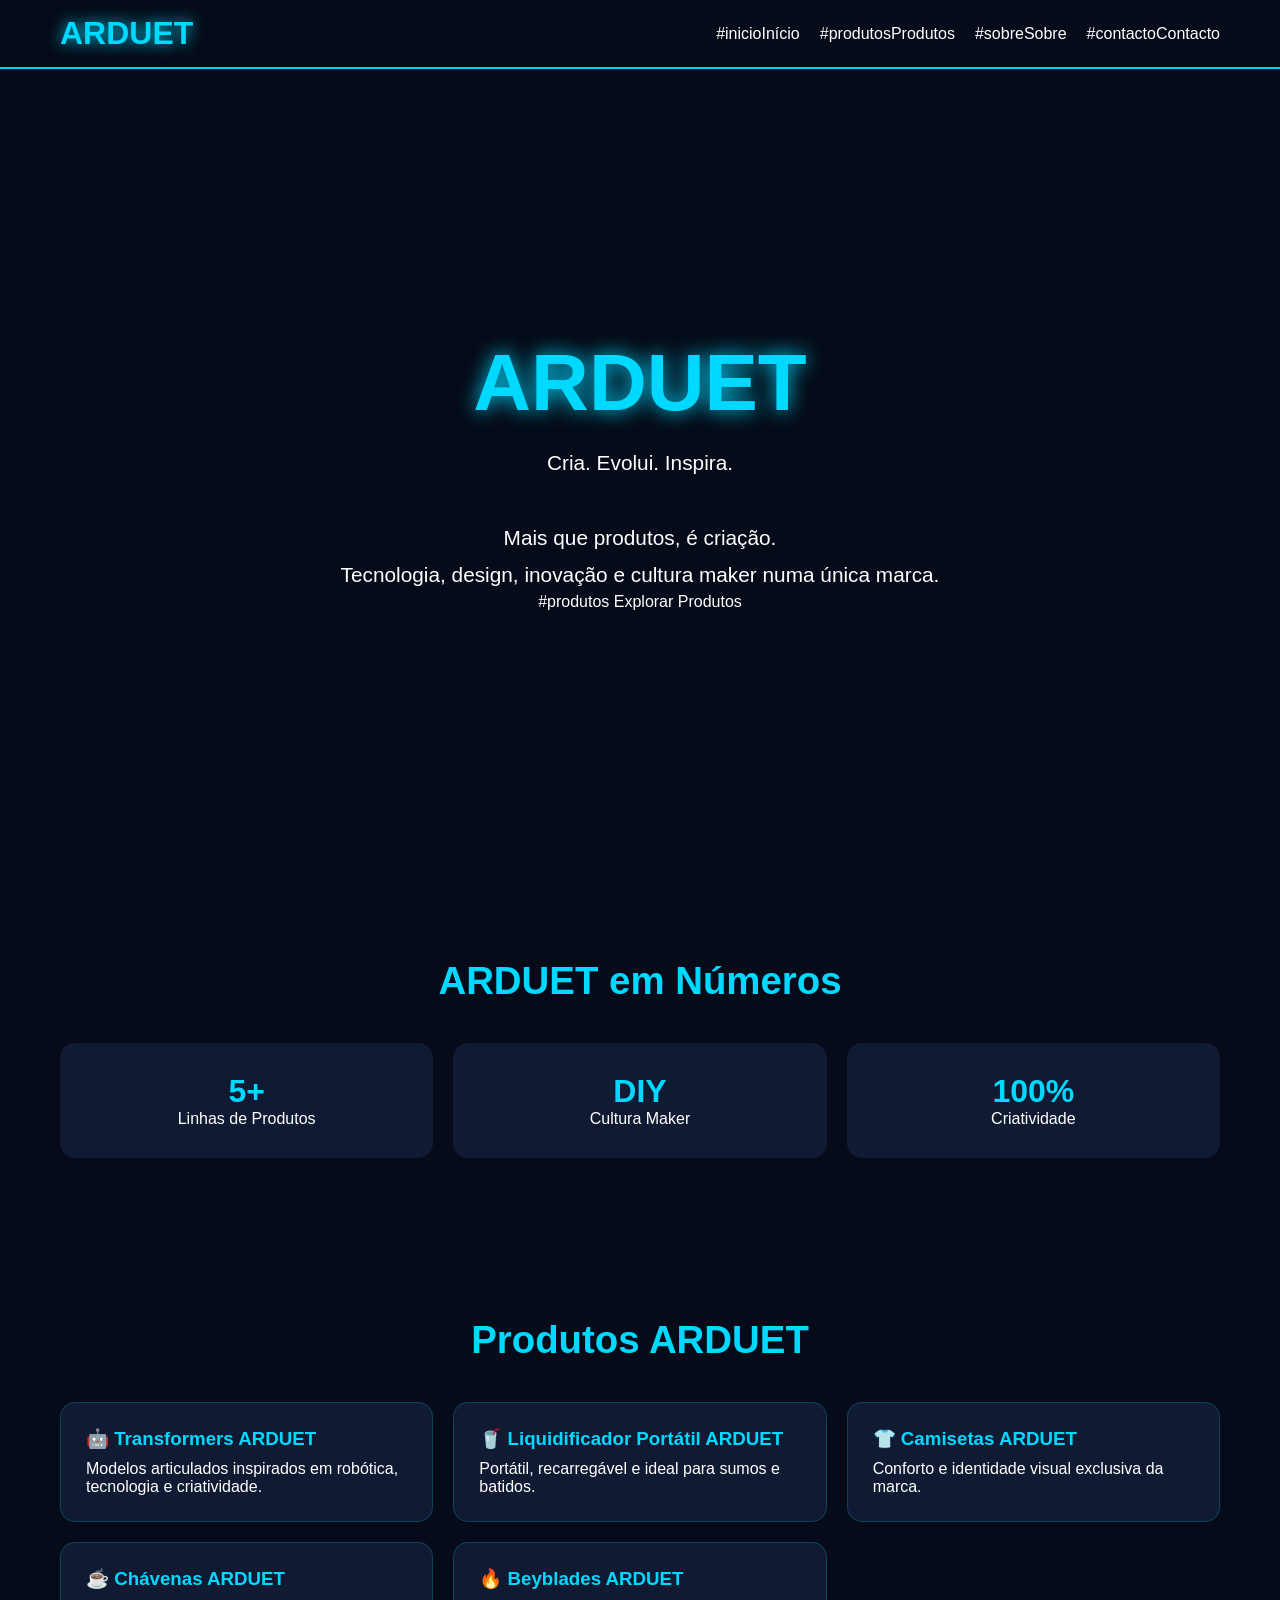
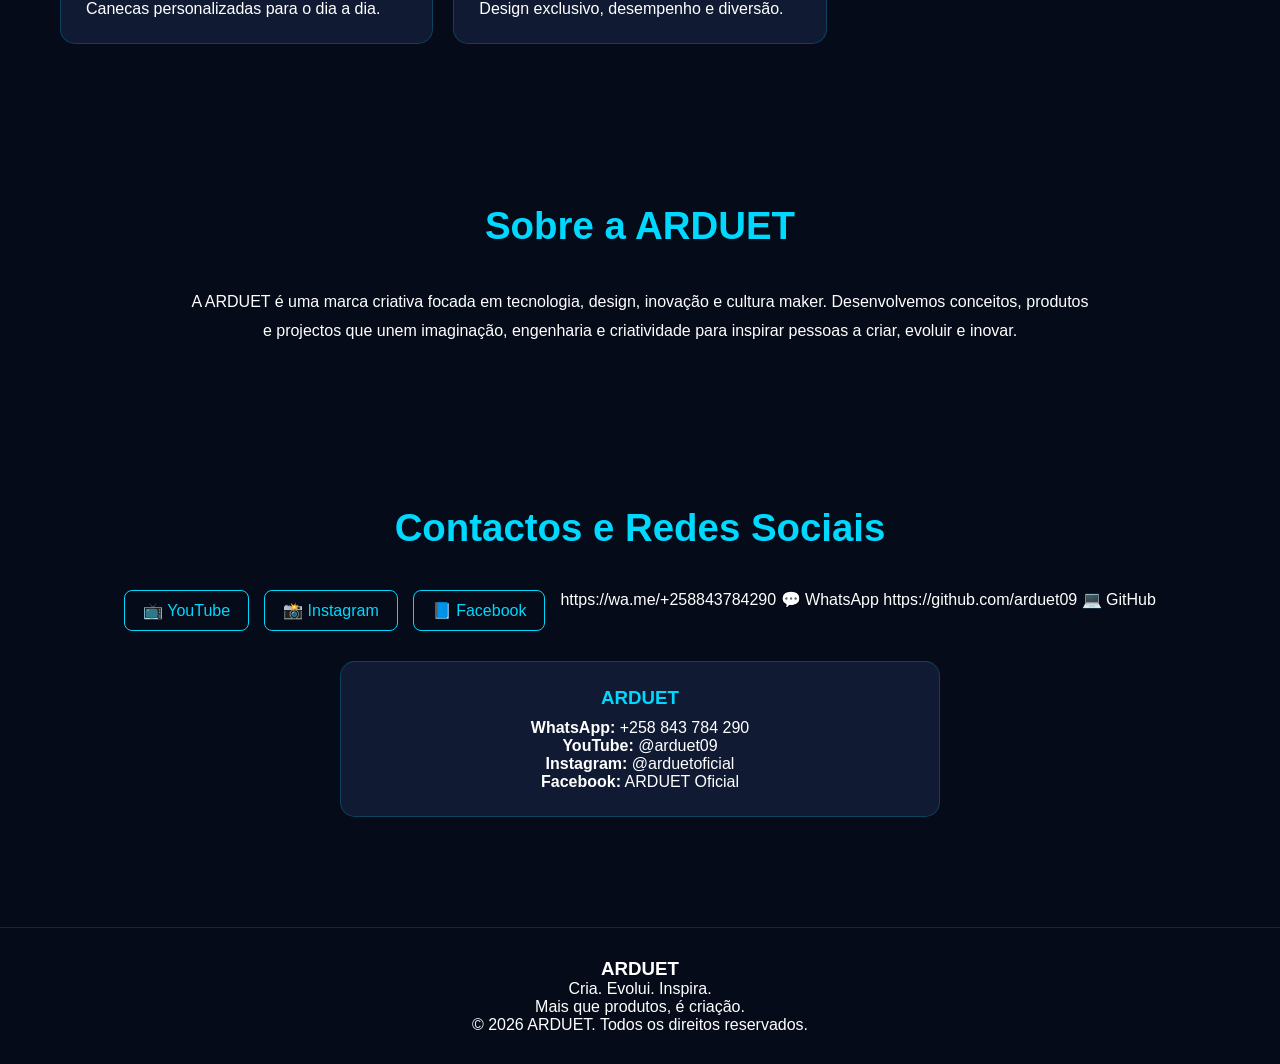
==== index.html @ 5749b216 "Update index.html" ====
<!DOCTYPE html>
<html lang="pt">
<head>
<meta charset="UTF-8">
<meta name="viewport" content="width=device-width, initial-scale=1.0">
<title>ARDUET | Cria. Evolui. Inspira.</title>

<style>

:root{
    --bg:#050b18;
    --card:#101b33;
    --primary:#00d9ff;
    --text:#ffffff;
}

*{
    margin:0;
    padding:0;
    box-sizing:border-box;
    scroll-behavior:smooth;
}

body{
    font-family:Arial, sans-serif;
    background:var(--bg);
    color:var(--text);
}

header{
    position:sticky;
    top:0;
    background:#050b18;
    border-bottom:2px solid var(--primary);
    z-index:1000;
}

.navbar{
    max-width:1200px;
    margin:auto;
    display:flex;
    justify-content:space-between;
    align-items:center;
    padding:15px 20px;
}

.logo{
    font-size:2rem;
    font-weight:bold;
    color:var(--primary);
    text-shadow:0 0 15px var(--primary);
}

nav ul{
    list-style:none;
    display:flex;
    gap:20px;
}

nav a{
    color:white;
    text-decoration:none;
}

nav a:hover{
    color:var(--primary);
}

.hero{
    min-height:90vh;
    display:flex;
    flex-direction:column;
    justify-content:center;
    align-items:center;
    text-align:center;
    padding:20px;
}

.hero h1{
    font-size:5rem;
    color:var(--primary);
    text-shadow:0 0 20px var(--primary);
    margin-bottom:15px;
}

.hero p{
    max-width:800px;
    font-size:1.3rem;
    line-height:1.8;
}

.btn{
    margin-top:30px;
    display:inline-block;
    background:var(--primary);
    color:black;
    text-decoration:none;
    padding:15px 30px;
    border-radius:10px;
    font-weight:bold;
    transition:.3s;
}

.btn:hover{
    transform:scale(1.05);
}

section{
    padding:80px 20px;
    max-width:1200px;
    margin:auto;
}

.section-title{
    text-align:center;
    color:var(--primary);
    margin-bottom:40px;
    font-size:2.4rem;
}

.stats{
    display:grid;
    grid-template-columns:repeat(auto-fit,minmax(250px,1fr));
    gap:20px;
}

.stat{
    background:var(--card);
    padding:30px;
    border-radius:15px;
    text-align:center;
}

.stat h3{
    color:var(--primary);
    font-size:2rem;
}

.cards{
    display:grid;
    grid-template-columns:repeat(auto-fit,minmax(280px,1fr));
    gap:20px;
}

.card{
    background:var(--card);
    padding:25px;
    border-radius:15px;
    border:1px solid rgba(0,217,255,.2);
}

.card h3{
    margin-bottom:10px;
    color:var(--primary);
}

.about{
    max-width:900px;
    margin:auto;
    text-align:center;
    line-height:1.8;
}

.social{
    display:flex;
    justify-content:center;
    flex-wrap:wrap;
    gap:15px;
    margin-top:30px;
}

.social a{
    text-decoration:none;
    color:var(--primary);
    border:1px solid var(--primary);
    padding:10px 18px;
    border-radius:8px;
    transition:.3s;
}

.social a:hover{
    background:var(--primary);
    color:black;
}

footer{
    text-align:center;
    padding:30px;
    border-top:1px solid rgba(255,255,255,.1);
}

@media(max-width:768px){

.hero h1{
    font-size:3rem;
}

.hero p{
    font-size:1rem;
}

nav ul{
    gap:10px;
    font-size:.9rem;
}

}

</style>
</head>

<body>

<header>

<div class="navbar">

<div class="logo">ARDUET</div>

<nav>
<ul>
<li>#inicioInício</a></li>
<li>#produtosProdutos</a></li>
<li>#sobreSobre</a></li>
<li>#contactoContacto</a></li>
</ul>
</nav>

</div>

</header>

<section class="hero" id="inicio">

<h1>ARDUET</h1>

<p>
Cria. Evolui. Inspira.
<br><br>
Mais que produtos, é criação.
<br>
Tecnologia, design, inovação e cultura maker numa única marca.
</p>

#produtos
Explorar Produtos
</a>

</section>

<section>

<h2 class="section-title">ARDUET em Números</h2>

<div class="stats">

<div class="stat">
<h3>5+</h3>
<p>Linhas de Produtos</p>
</div>

<div class="stat">
<h3>DIY</h3>
<p>Cultura Maker</p>
</div>

<div class="stat">
<h3>100%</h3>
<p>Criatividade</p>
</div>

</div>

</section>

<section id="produtos">

<h2 class="section-title">Produtos ARDUET</h2>

<div class="cards">

<div class="card">
<h3>🤖 Transformers ARDUET</h3>
<p>
Modelos articulados inspirados em robótica, tecnologia e criatividade.
</p>
</div>

<div class="card">
<h3>🥤 Liquidificador Portátil ARDUET</h3>
<p>
Portátil, recarregável e ideal para sumos e batidos.
</p>
</div>

<div class="card">
<h3>👕 Camisetas ARDUET</h3>
<p>
Conforto e identidade visual exclusiva da marca.
</p>
</div>

<div class="card">
<h3>☕ Chávenas ARDUET</h3>
<p>
Canecas personalizadas para o dia a dia.
</p>
</div>

<div class="card">
<h3>🔥 Beyblades ARDUET</h3>
<p>
Design exclusivo, desempenho e diversão.
</p>
</div>

</div>

</section>

<section id="sobre">

<h2 class="section-title">Sobre a ARDUET</h2>

<div class="about">

A ARDUET é uma marca criativa focada em tecnologia,
design, inovação e cultura maker.

Desenvolvemos conceitos, produtos e projectos que unem
imaginação, engenharia e criatividade para inspirar
pessoas a criar, evoluir e inovar.

</div>

</section>

<section id="contacto">

<h2 class="section-title">Contactos e Redes Sociais</h2>

<div class="social">

<a href="https://youtube.com/@arduet09?si=4L_tiF2lJ_ncvXWu" target="_blank">
📺 YouTube
</a>

<a href="https://www.instagram.com/arduetoficial?stkn=aXpkbzlyZTNidjMz" target="_blank">
📸 Instagram
</a>

<a href="https://www.facebook.com/profile.php?id=61593821342942" target="_blank">
📘 Facebook
</a>

https://wa.me/+258843784290
💬 WhatsApp
</a>

https://github.com/arduet09
💻 GitHub
</a>

</div>

<div class="card" style="max-width:600px;margin:30px auto;text-align:center;">

<h3>ARDUET</h3>

<p><strong>WhatsApp:</strong> +258 843 784 290</p>

<p><strong>YouTube:</strong> @arduet09</p>

<p><strong>Instagram:</strong> @arduetoficial</p>

<p><strong>Facebook:</strong> ARDUET Oficial</p>

</div>

</section>

<footer>

<h3>ARDUET</h3>

<p>Cria. Evolui. Inspira.</p>

<p>Mais que produtos, é criação.</p>

<p>© 2026 ARDUET. Todos os direitos reservados.</p>

</footer>

</body>
    </html>
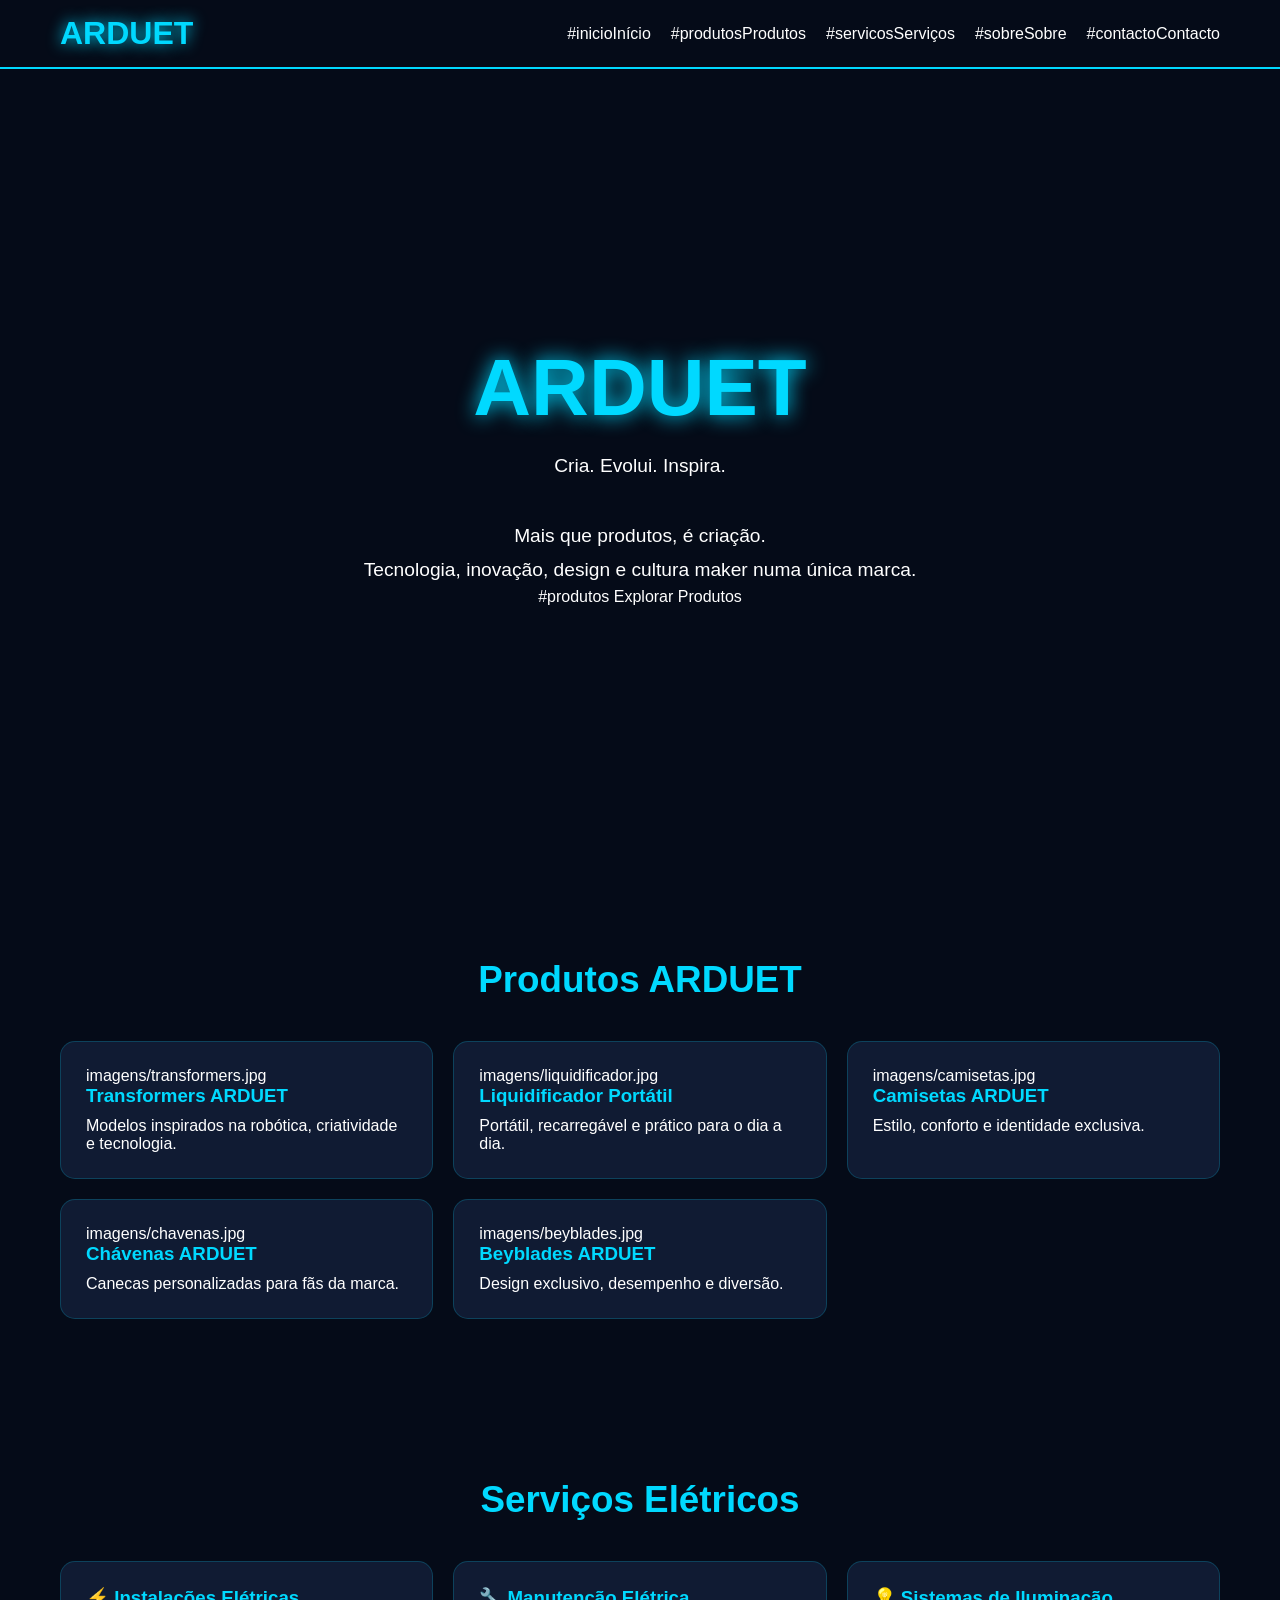
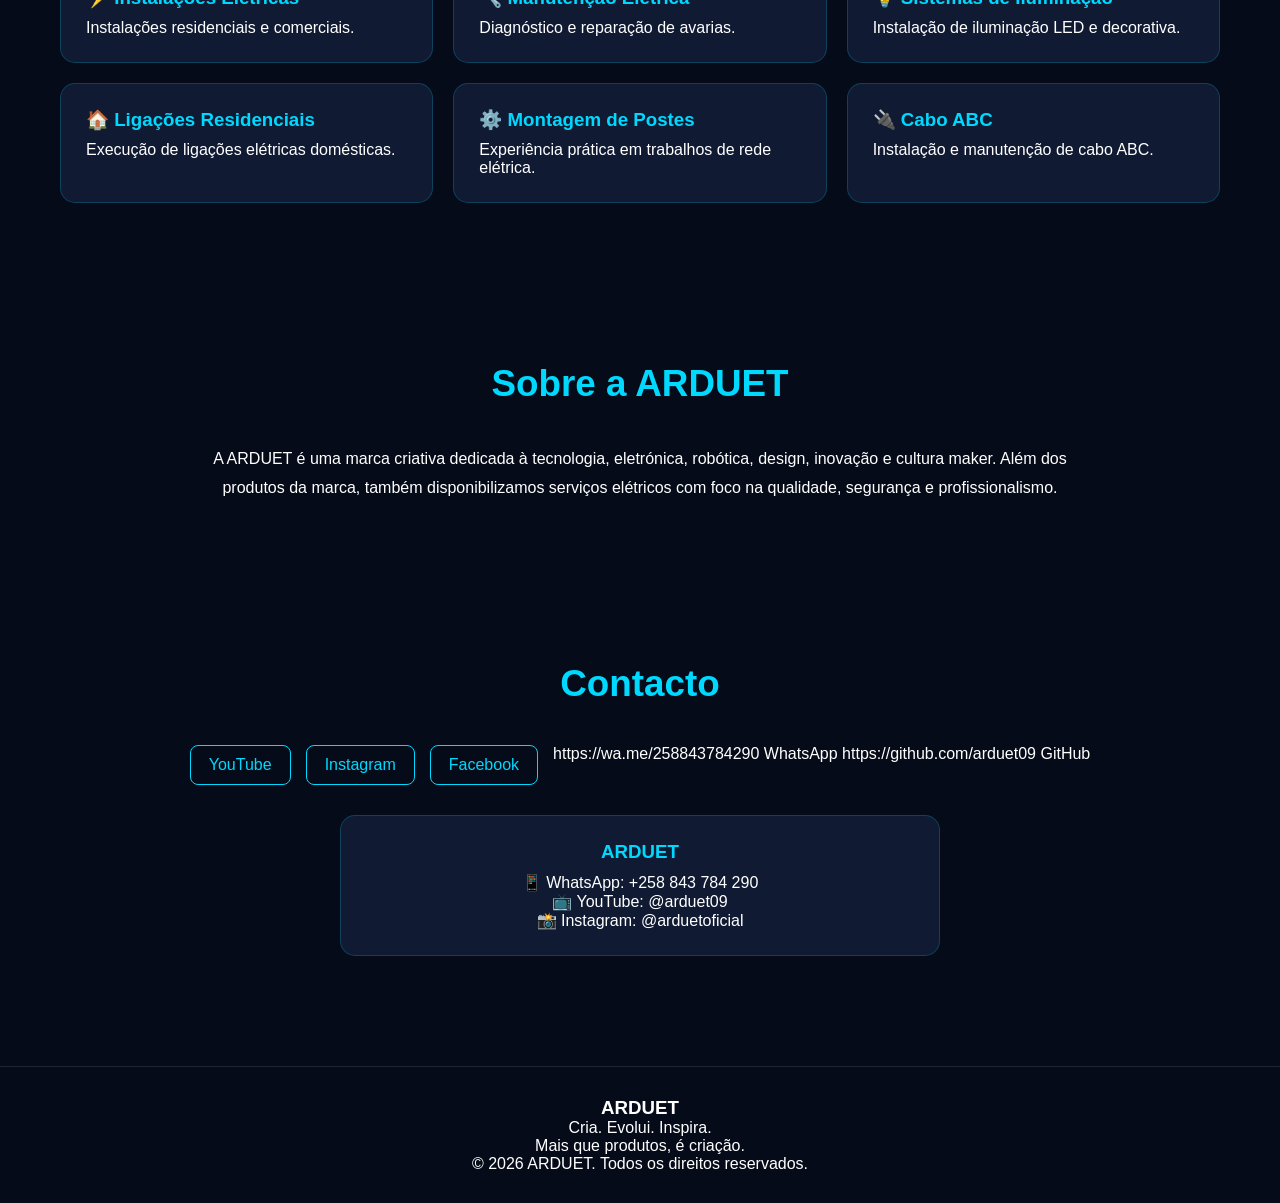
==== commit d0eeaf84: "Update index.html" ====
--- a/index.html
+++ b/index.html
@@ -4,6 +4,7 @@
 <head>
 <meta charset="UTF-8">
 <meta name="viewport" content="width=device-width, initial-scale=1.0">
+
 <title>ARDUET | Cria. Evolui. Inspira.</title>
 
 <style>
@@ -23,7 +24,7 @@
 }
 
 body{
-    font-family:Arial, sans-serif;
+    font-family:Arial,sans-serif;
     background:var(--bg);
     color:var(--text);
 }
@@ -86,8 +87,8 @@
 
 .hero p{
     max-width:800px;
-    font-size:1.3rem;
     line-height:1.8;
+    font-size:1.2rem;
 }
 
 .btn{
@@ -99,11 +100,6 @@
     padding:15px 30px;
     border-radius:10px;
     font-weight:bold;
-    transition:.3s;
-}
-
-.btn:hover{
-    transform:scale(1.05);
 }
 
 section{
@@ -116,25 +112,7 @@
     text-align:center;
     color:var(--primary);
     margin-bottom:40px;
-    font-size:2.4rem;
-}
-
-.stats{
-    display:grid;
-    grid-template-columns:repeat(auto-fit,minmax(250px,1fr));
-    gap:20px;
-}
-
-.stat{
-    background:var(--card);
-    padding:30px;
-    border-radius:15px;
-    text-align:center;
-}
-
-.stat h3{
-    color:var(--primary);
-    font-size:2rem;
+    font-size:2.3rem;
 }
 
 .cards{
@@ -150,16 +128,17 @@
     border:1px solid rgba(0,217,255,.2);
 }
 
+.card img{
+    width:100%;
+    height:220px;
+    object-fit:cover;
+    border-radius:10px;
+    margin-bottom:15px;
+}
+
 .card h3{
+    color:var(--primary);
     margin-bottom:10px;
-    color:var(--primary);
-}
-
-.about{
-    max-width:900px;
-    margin:auto;
-    text-align:center;
-    line-height:1.8;
 }
 
 .social{
@@ -167,7 +146,6 @@
     justify-content:center;
     flex-wrap:wrap;
     gap:15px;
-    margin-top:30px;
 }
 
 .social a{
@@ -176,12 +154,18 @@
     border:1px solid var(--primary);
     padding:10px 18px;
     border-radius:8px;
-    transition:.3s;
 }
 
 .social a:hover{
     background:var(--primary);
     color:black;
+}
+
+.about{
+    text-align:center;
+    max-width:900px;
+    margin:auto;
+    line-height:1.8;
 }
 
 footer{
@@ -196,13 +180,9 @@
     font-size:3rem;
 }
 
-.hero p{
-    font-size:1rem;
-}
-
 nav ul{
-    gap:10px;
-    font-size:.9rem;
+    flex-wrap:wrap;
+    justify-content:center;
 }
 
 }
@@ -222,6 +202,7 @@
 <ul>
 <li>#inicioInício</a></li>
 <li>#produtosProdutos</a></li>
+<li>#servicosServiços</a></li>
 <li>#sobreSobre</a></li>
 <li>#contactoContacto</a></li>
 </ul>
@@ -240,7 +221,7 @@
 <br><br>
 Mais que produtos, é criação.
 <br>
-Tecnologia, design, inovação e cultura maker numa única marca.
+Tecnologia, inovação, design e cultura maker numa única marca.
 </p>
 
 #produtos
@@ -249,31 +230,6 @@
 
 </section>
 
-<section>
-
-<h2 class="section-title">ARDUET em Números</h2>
-
-<div class="stats">
-
-<div class="stat">
-<h3>5+</h3>
-<p>Linhas de Produtos</p>
-</div>
-
-<div class="stat">
-<h3>DIY</h3>
-<p>Cultura Maker</p>
-</div>
-
-<div class="stat">
-<h3>100%</h3>
-<p>Criatividade</p>
-</div>
-
-</div>
-
-</section>
-
 <section id="produtos">
 
 <h2 class="section-title">Produtos ARDUET</h2>
@@ -281,38 +237,73 @@
 <div class="cards">
 
 <div class="card">
-<h3>🤖 Transformers ARDUET</h3>
-<p>
-Modelos articulados inspirados em robótica, tecnologia e criatividade.
-</p>
-</div>
-
-<div class="card">
-<h3>🥤 Liquidificador Portátil ARDUET</h3>
-<p>
-Portátil, recarregável e ideal para sumos e batidos.
-</p>
-</div>
-
-<div class="card">
-<h3>👕 Camisetas ARDUET</h3>
-<p>
-Conforto e identidade visual exclusiva da marca.
-</p>
-</div>
-
-<div class="card">
-<h3>☕ Chávenas ARDUET</h3>
-<p>
-Canecas personalizadas para o dia a dia.
-</p>
-</div>
-
-<div class="card">
-<h3>🔥 Beyblades ARDUET</h3>
-<p>
-Design exclusivo, desempenho e diversão.
-</p>
+imagens/transformers.jpg
+<h3>Transformers ARDUET</h3>
+<p>Modelos inspirados na robótica, criatividade e tecnologia.</p>
+</div>
+
+<div class="card">
+imagens/liquidificador.jpg
+<h3>Liquidificador Portátil</h3>
+<p>Portátil, recarregável e prático para o dia a dia.</p>
+</div>
+
+<div class="card">
+imagens/camisetas.jpg
+<h3>Camisetas ARDUET</h3>
+<p>Estilo, conforto e identidade exclusiva.</p>
+</div>
+
+<div class="card">
+imagens/chavenas.jpg
+<h3>Chávenas ARDUET</h3>
+<p>Canecas personalizadas para fãs da marca.</p>
+</div>
+
+<div class="card">
+imagens/beyblades.jpg
+<h3>Beyblades ARDUET</h3>
+<p>Design exclusivo, desempenho e diversão.</p>
+</div>
+
+</div>
+
+</section>
+
+<section id="servicos">
+
+<h2 class="section-title">Serviços Elétricos</h2>
+
+<div class="cards">
+
+<div class="card">
+<h3>⚡ Instalações Elétricas</h3>
+<p>Instalações residenciais e comerciais.</p>
+</div>
+
+<div class="card">
+<h3>🔧 Manutenção Elétrica</h3>
+<p>Diagnóstico e reparação de avarias.</p>
+</div>
+
+<div class="card">
+<h3>💡 Sistemas de Iluminação</h3>
+<p>Instalação de iluminação LED e decorativa.</p>
+</div>
+
+<div class="card">
+<h3>🏠 Ligações Residenciais</h3>
+<p>Execução de ligações elétricas domésticas.</p>
+</div>
+
+<div class="card">
+<h3>⚙️ Montagem de Postes</h3>
+<p>Experiência prática em trabalhos de rede elétrica.</p>
+</div>
+
+<div class="card">
+<h3>🔌 Cabo ABC</h3>
+<p>Instalação e manutenção de cabo ABC.</p>
 </div>
 
 </div>
@@ -325,12 +316,12 @@
 
 <div class="about">
 
-A ARDUET é uma marca criativa focada em tecnologia,
-design, inovação e cultura maker.
-
-Desenvolvemos conceitos, produtos e projectos que unem
-imaginação, engenharia e criatividade para inspirar
-pessoas a criar, evoluir e inovar.
+A ARDUET é uma marca criativa dedicada à tecnologia,
+eletrónica, robótica, design, inovação e cultura maker.
+
+Além dos produtos da marca, também disponibilizamos
+serviços elétricos com foco na qualidade, segurança
+e profissionalismo.
 
 </div>
 
@@ -338,28 +329,28 @@
 
 <section id="contacto">
 
-<h2 class="section-title">Contactos e Redes Sociais</h2>
+<h2 class="section-title">Contacto</h2>
 
 <div class="social">
 
 <a href="https://youtube.com/@arduet09?si=4L_tiF2lJ_ncvXWu" target="_blank">
-📺 YouTube
+YouTube
 </a>
 
 <a href="https://www.instagram.com/arduetoficial?stkn=aXpkbzlyZTNidjMz" target="_blank">
-📸 Instagram
+Instagram
 </a>
 
 <a href="https://www.facebook.com/profile.php?id=61593821342942" target="_blank">
-📘 Facebook
-</a>
-
-https://wa.me/+258843784290
-💬 WhatsApp
+Facebook
+</a>
+
+https://wa.me/258843784290
+WhatsApp
 </a>
 
 https://github.com/arduet09
-💻 GitHub
+GitHub
 </a>
 
 </div>
@@ -368,13 +359,11 @@
 
 <h3>ARDUET</h3>
 
-<p><strong>WhatsApp:</strong> +258 843 784 290</p>
-
-<p><strong>YouTube:</strong> @arduet09</p>
-
-<p><strong>Instagram:</strong> @arduetoficial</p>
-
-<p><strong>Facebook:</strong> ARDUET Oficial</p>
+<p>📱 WhatsApp: +258 843 784 290</p>
+
+<p>📺 YouTube: @arduet09</p>
+
+<p>📸 Instagram: @arduetoficial</p>
 
 </div>
 
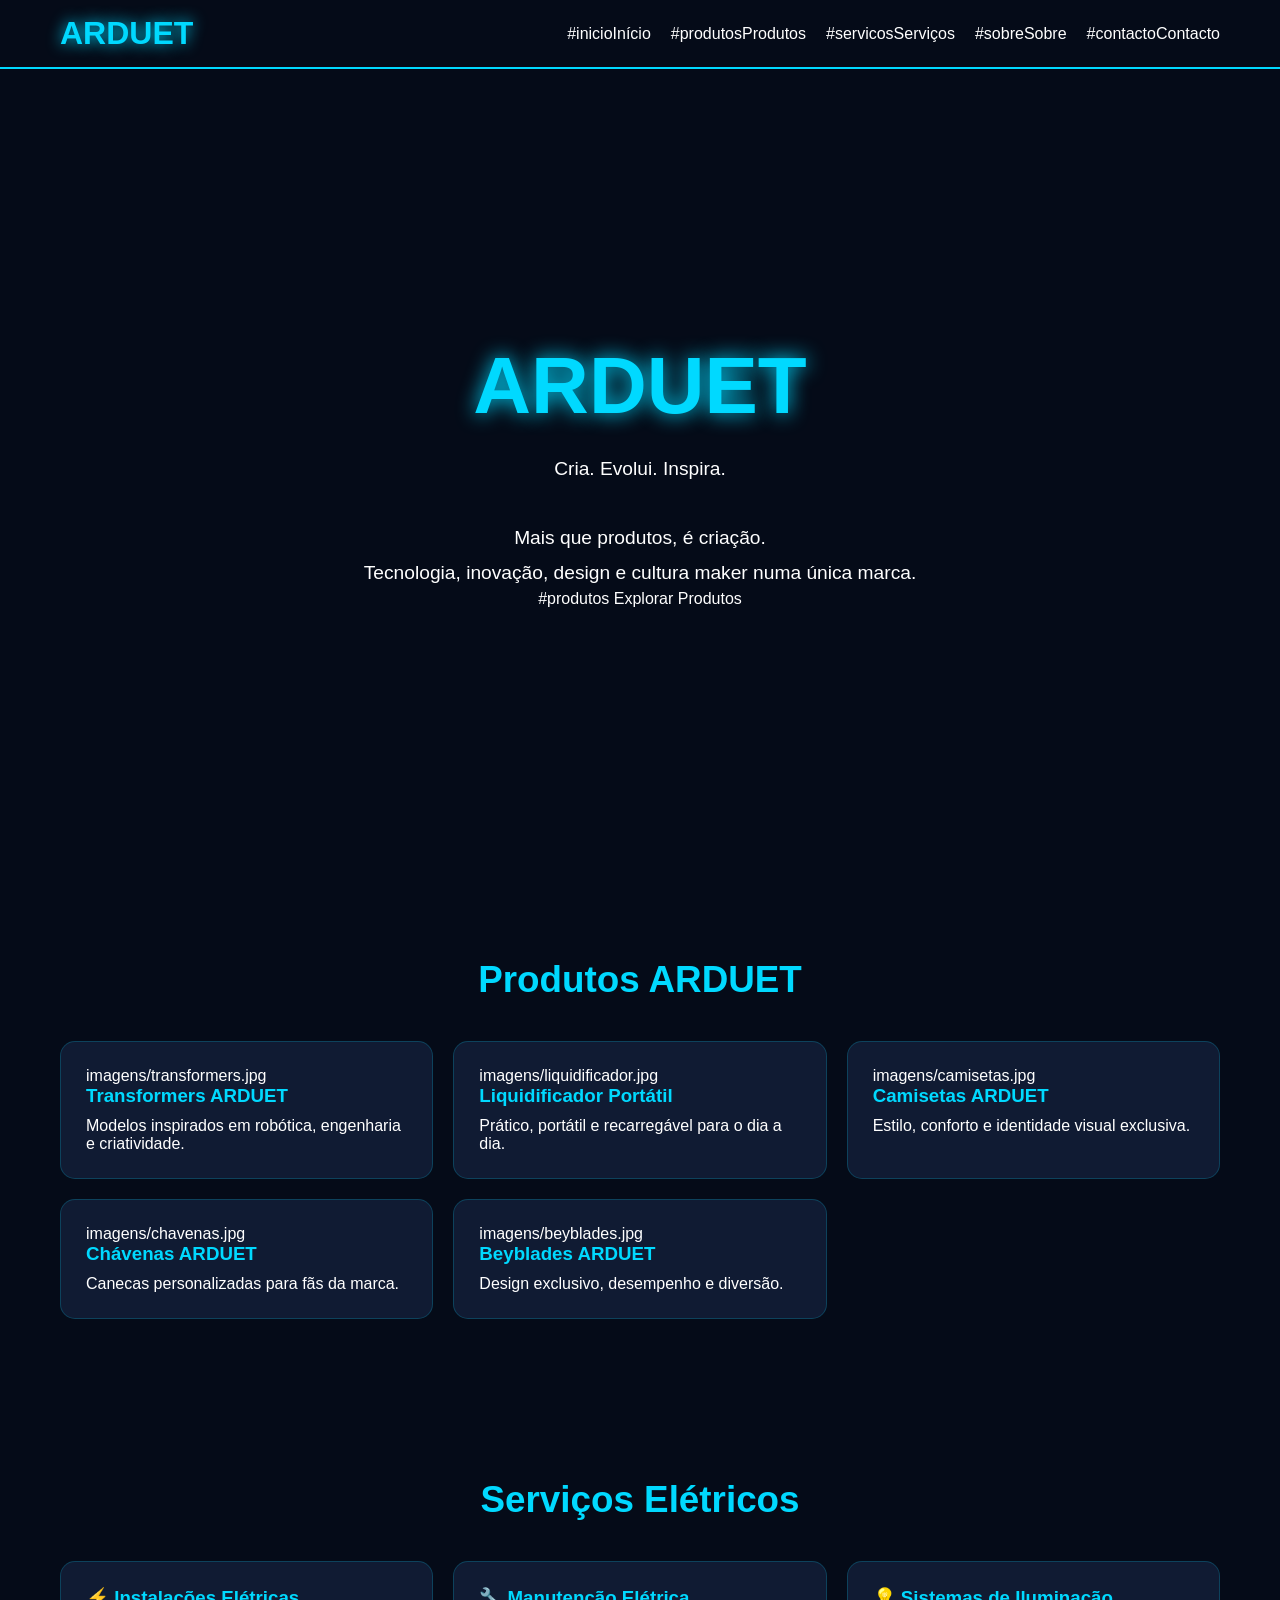
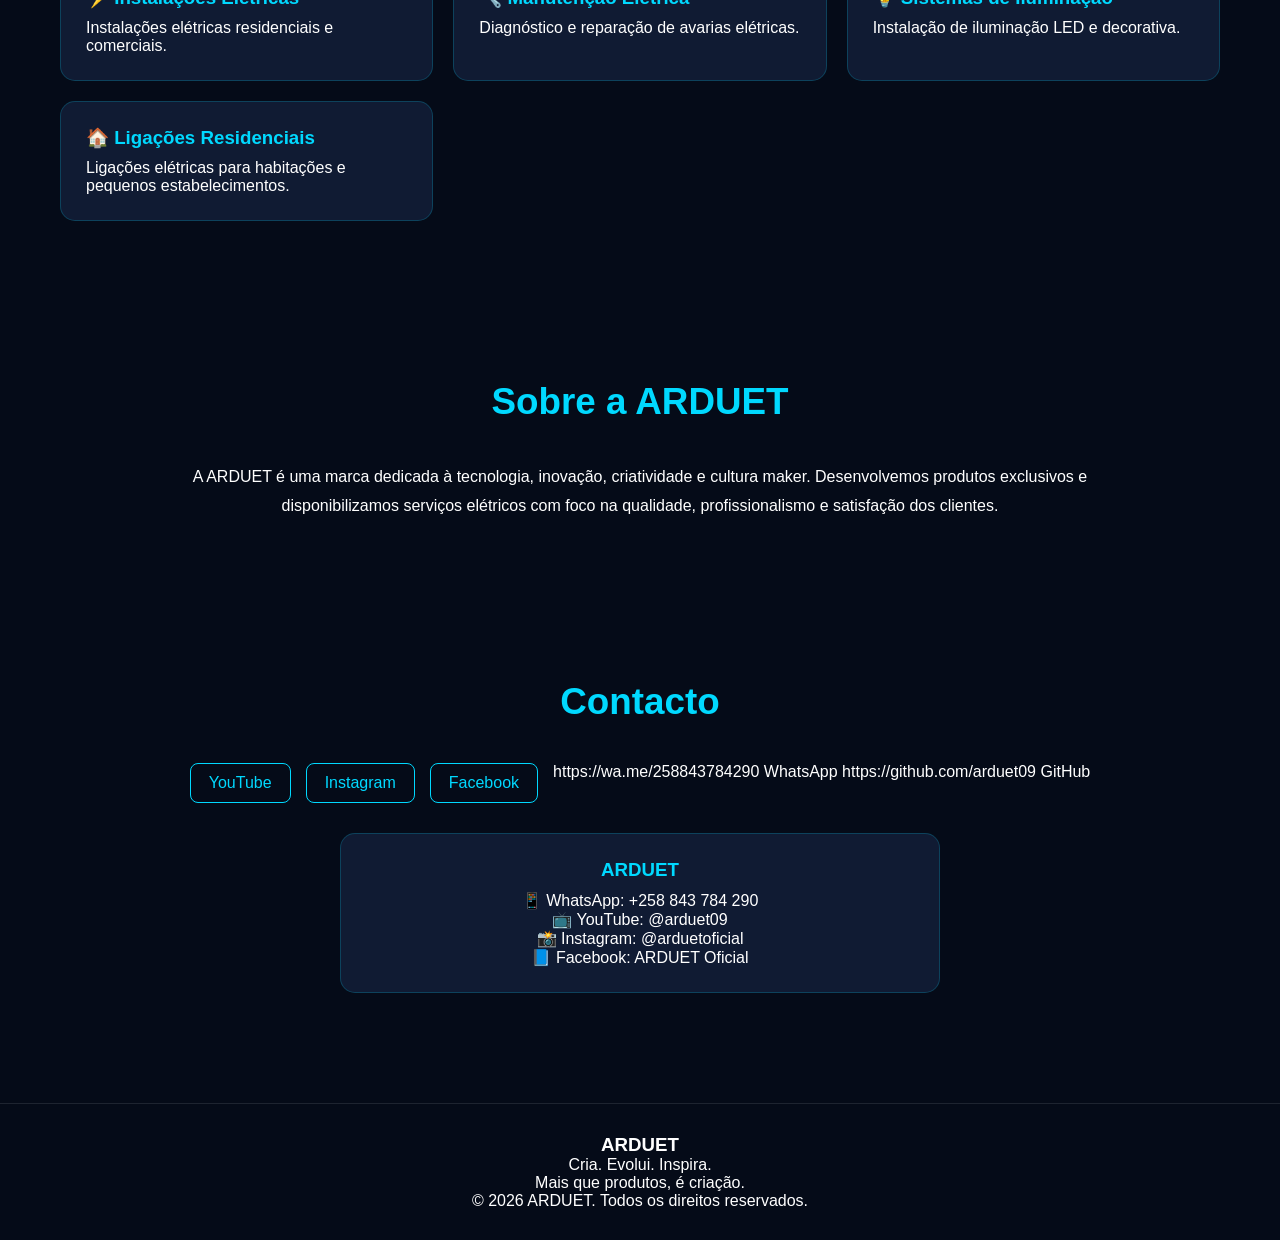
==== commit a7ae0bcf: "Update index.html" ====
--- a/index.html
+++ b/index.html
@@ -24,7 +24,7 @@
 }
 
 body{
-    font-family:Arial,sans-serif;
+    font-family:Arial, sans-serif;
     background:var(--bg);
     color:var(--text);
 }
@@ -62,6 +62,7 @@
 nav a{
     color:white;
     text-decoration:none;
+    transition:.3s;
 }
 
 nav a:hover{
@@ -82,24 +83,28 @@
     font-size:5rem;
     color:var(--primary);
     text-shadow:0 0 20px var(--primary);
-    margin-bottom:15px;
 }
 
 .hero p{
+    margin-top:20px;
     max-width:800px;
+    font-size:1.2rem;
     line-height:1.8;
-    font-size:1.2rem;
 }
 
 .btn{
+    display:inline-block;
     margin-top:30px;
-    display:inline-block;
+    padding:15px 30px;
     background:var(--primary);
     color:black;
+    border-radius:10px;
     text-decoration:none;
-    padding:15px 30px;
-    border-radius:10px;
     font-weight:bold;
+}
+
+.btn:hover{
+    transform:scale(1.05);
 }
 
 section{
@@ -141,11 +146,19 @@
     margin-bottom:10px;
 }
 
+.about{
+    max-width:900px;
+    margin:auto;
+    text-align:center;
+    line-height:1.8;
+}
+
 .social{
     display:flex;
     justify-content:center;
     flex-wrap:wrap;
     gap:15px;
+    margin-top:20px;
 }
 
 .social a{
@@ -154,6 +167,7 @@
     border:1px solid var(--primary);
     padding:10px 18px;
     border-radius:8px;
+    transition:.3s;
 }
 
 .social a:hover{
@@ -161,11 +175,10 @@
     color:black;
 }
 
-.about{
+.contact-card{
+    max-width:600px;
+    margin:30px auto;
     text-align:center;
-    max-width:900px;
-    margin:auto;
-    line-height:1.8;
 }
 
 footer{
@@ -183,13 +196,13 @@
 nav ul{
     flex-wrap:wrap;
     justify-content:center;
+    gap:10px;
 }
 
 }
 
 </style>
 </head>
-
 <body>
 
 <header>
@@ -239,31 +252,41 @@
 <div class="card">
 imagens/transformers.jpg
 <h3>Transformers ARDUET</h3>
-<p>Modelos inspirados na robótica, criatividade e tecnologia.</p>
+<p>
+Modelos inspirados em robótica, engenharia e criatividade.
+</p>
 </div>
 
 <div class="card">
 imagens/liquidificador.jpg
 <h3>Liquidificador Portátil</h3>
-<p>Portátil, recarregável e prático para o dia a dia.</p>
+<p>
+Prático, portátil e recarregável para o dia a dia.
+</p>
 </div>
 
 <div class="card">
 imagens/camisetas.jpg
 <h3>Camisetas ARDUET</h3>
-<p>Estilo, conforto e identidade exclusiva.</p>
+<p>
+Estilo, conforto e identidade visual exclusiva.
+</p>
 </div>
 
 <div class="card">
 imagens/chavenas.jpg
 <h3>Chávenas ARDUET</h3>
-<p>Canecas personalizadas para fãs da marca.</p>
+<p>
+Canecas personalizadas para fãs da marca.
+</p>
 </div>
 
 <div class="card">
 imagens/beyblades.jpg
 <h3>Beyblades ARDUET</h3>
-<p>Design exclusivo, desempenho e diversão.</p>
+<p>
+Design exclusivo, desempenho e diversão.
+</p>
 </div>
 
 </div>
@@ -278,32 +301,30 @@
 
 <div class="card">
 <h3>⚡ Instalações Elétricas</h3>
-<p>Instalações residenciais e comerciais.</p>
+<p>
+Instalações elétricas residenciais e comerciais.
+</p>
 </div>
 
 <div class="card">
 <h3>🔧 Manutenção Elétrica</h3>
-<p>Diagnóstico e reparação de avarias.</p>
+<p>
+Diagnóstico e reparação de avarias elétricas.
+</p>
 </div>
 
 <div class="card">
 <h3>💡 Sistemas de Iluminação</h3>
-<p>Instalação de iluminação LED e decorativa.</p>
+<p>
+Instalação de iluminação LED e decorativa.
+</p>
 </div>
 
 <div class="card">
 <h3>🏠 Ligações Residenciais</h3>
-<p>Execução de ligações elétricas domésticas.</p>
-</div>
-
-<div class="card">
-<h3>⚙️ Montagem de Postes</h3>
-<p>Experiência prática em trabalhos de rede elétrica.</p>
-</div>
-
-<div class="card">
-<h3>🔌 Cabo ABC</h3>
-<p>Instalação e manutenção de cabo ABC.</p>
+<p>
+Ligações elétricas para habitações e pequenos estabelecimentos.
+</p>
 </div>
 
 </div>
@@ -316,12 +337,12 @@
 
 <div class="about">
 
-A ARDUET é uma marca criativa dedicada à tecnologia,
-eletrónica, robótica, design, inovação e cultura maker.
-
-Além dos produtos da marca, também disponibilizamos
-serviços elétricos com foco na qualidade, segurança
-e profissionalismo.
+A ARDUET é uma marca dedicada à tecnologia, inovação,
+criatividade e cultura maker.
+
+Desenvolvemos produtos exclusivos e disponibilizamos
+serviços elétricos com foco na qualidade, profissionalismo
+e satisfação dos clientes.
 
 </div>
 
@@ -355,7 +376,7 @@
 
 </div>
 
-<div class="card" style="max-width:600px;margin:30px auto;text-align:center;">
+<div class="card contact-card">
 
 <h3>ARDUET</h3>
 
@@ -364,6 +385,8 @@
 <p>📺 YouTube: @arduet09</p>
 
 <p>📸 Instagram: @arduetoficial</p>
+
+<p>📘 Facebook: ARDUET Oficial</p>
 
 </div>
 
@@ -383,4 +406,3 @@
 
 </body>
     </html>
-    
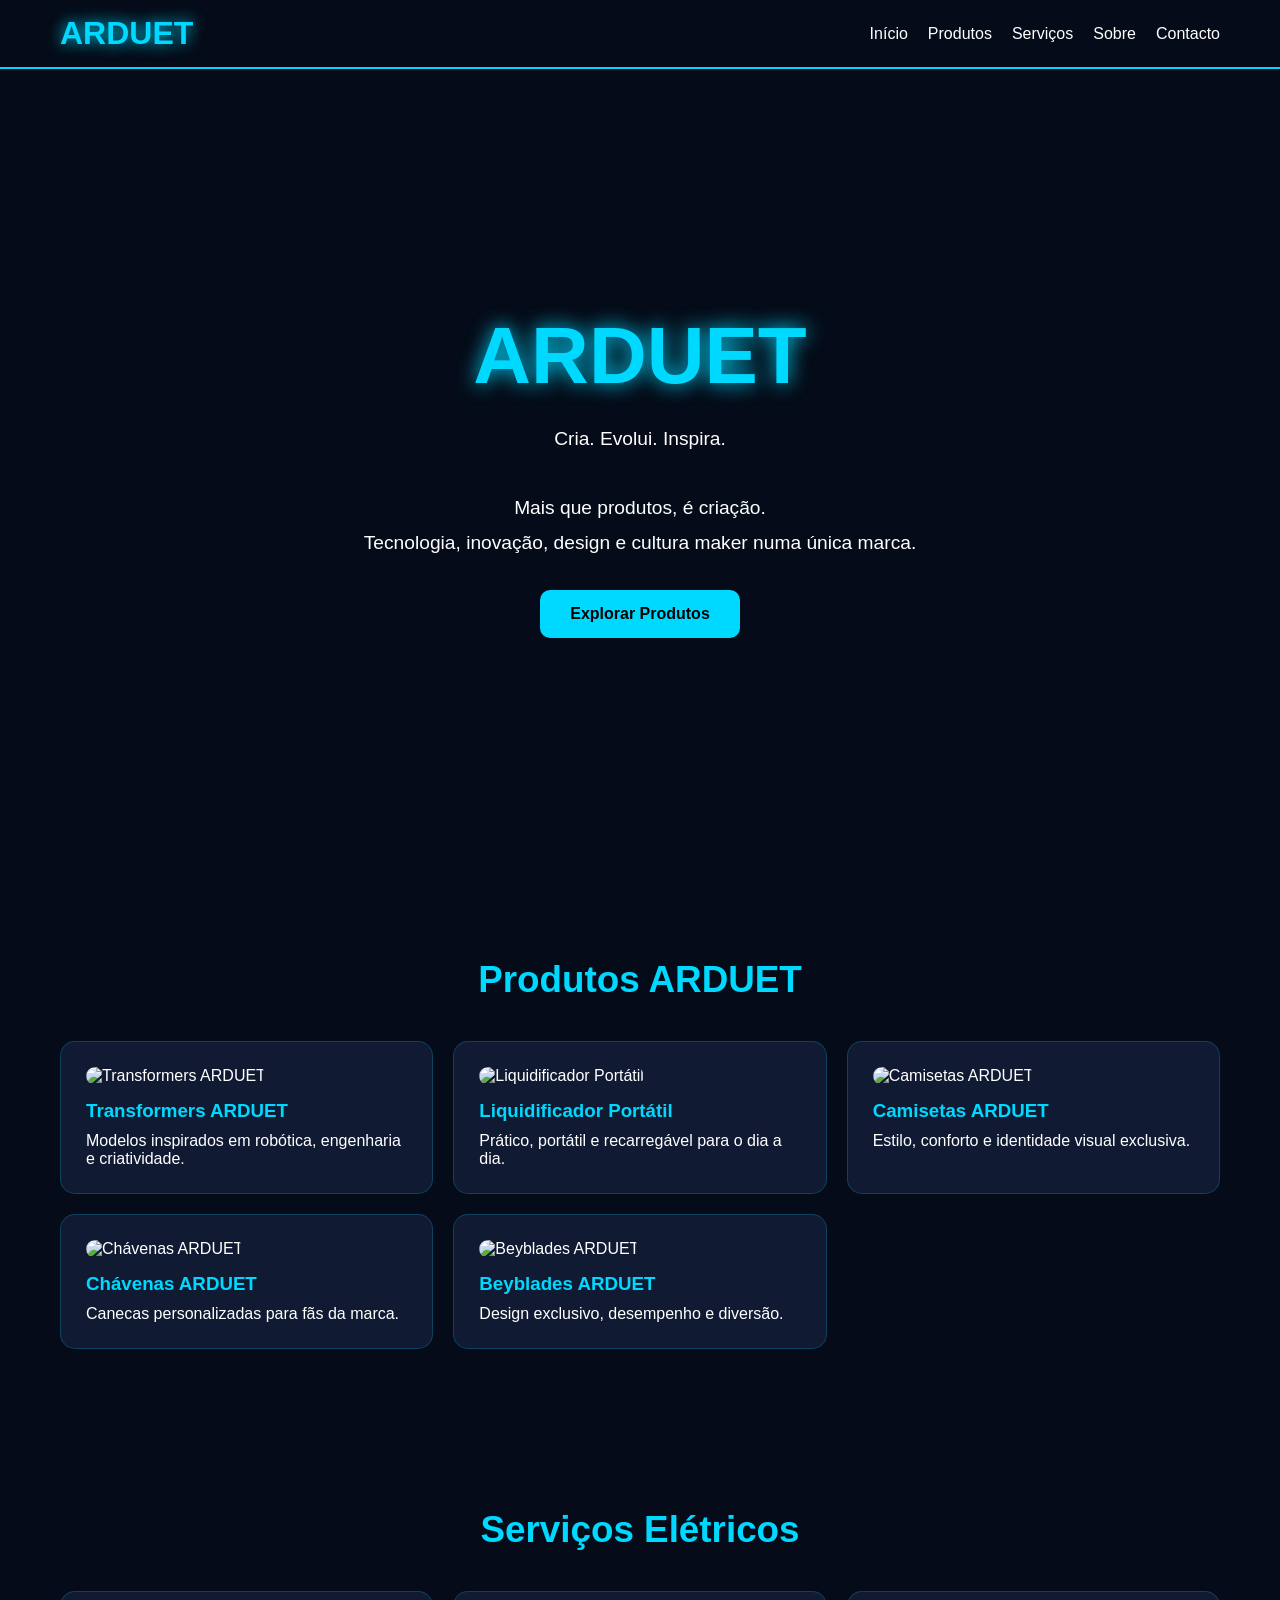
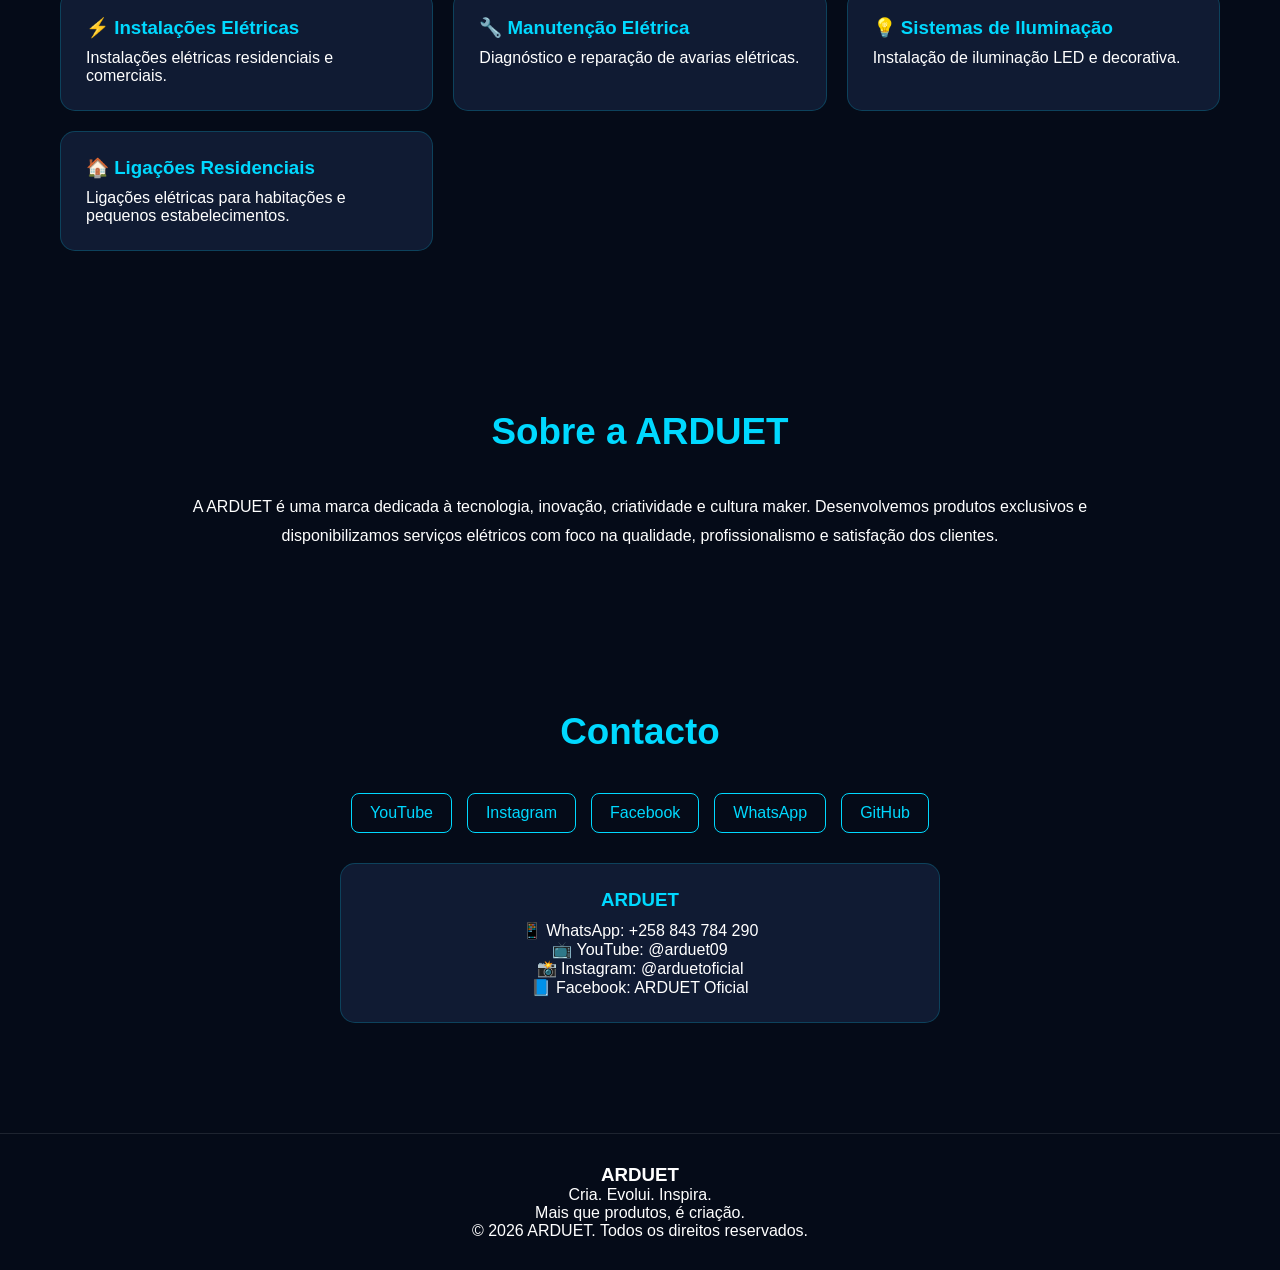
==== commit ea4b2400: "Update index.html" ====
--- a/index.html
+++ b/index.html
@@ -213,11 +213,11 @@
 
 <nav>
 <ul>
-<li>#inicioInício</a></li>
-<li>#produtosProdutos</a></li>
-<li>#servicosServiços</a></li>
-<li>#sobreSobre</a></li>
-<li>#contactoContacto</a></li>
+<li><a href="#inicio">Início</a></li>
+<li><a href="#produtos">Produtos</a></li>
+<li><a href="#servicos">Serviços</a></li>
+<li><a href="#sobre">Sobre</a></li>
+<li><a href="#contacto">Contacto</a></li>
 </ul>
 </nav>
 
@@ -237,9 +237,7 @@
 Tecnologia, inovação, design e cultura maker numa única marca.
 </p>
 
-#produtos
-Explorar Produtos
-</a>
+<a href="#produtos" class="btn">Explorar Produtos</a>
 
 </section>
 
@@ -250,7 +248,7 @@
 <div class="cards">
 
 <div class="card">
-imagens/transformers.jpg
+<img src="imagens/transformers.jpg" alt="Transformers ARDUET">
 <h3>Transformers ARDUET</h3>
 <p>
 Modelos inspirados em robótica, engenharia e criatividade.
@@ -258,7 +256,7 @@
 </div>
 
 <div class="card">
-imagens/liquidificador.jpg
+<img src="imagens/liquidificador.jpg" alt="Liquidificador Portátil">
 <h3>Liquidificador Portátil</h3>
 <p>
 Prático, portátil e recarregável para o dia a dia.
@@ -266,7 +264,7 @@
 </div>
 
 <div class="card">
-imagens/camisetas.jpg
+<img src="imagens/camisetas.jpg" alt="Camisetas ARDUET">
 <h3>Camisetas ARDUET</h3>
 <p>
 Estilo, conforto e identidade visual exclusiva.
@@ -274,7 +272,7 @@
 </div>
 
 <div class="card">
-imagens/chavenas.jpg
+<img src="imagens/chavenas.jpg" alt="Chávenas ARDUET">
 <h3>Chávenas ARDUET</h3>
 <p>
 Canecas personalizadas para fãs da marca.
@@ -282,7 +280,7 @@
 </div>
 
 <div class="card">
-imagens/beyblades.jpg
+<img src="imagens/beyblades.jpg" alt="Beyblades ARDUET">
 <h3>Beyblades ARDUET</h3>
 <p>
 Design exclusivo, desempenho e diversão.
@@ -366,11 +364,11 @@
 Facebook
 </a>
 
-https://wa.me/258843784290
+<a href="https://wa.me/258843784290" target="_blank">
 WhatsApp
 </a>
 
-https://github.com/arduet09
+<a href="https://github.com/arduet09" target="_blank">
 GitHub
 </a>
 
@@ -406,3 +404,4 @@
 
 </body>
     </html>
+    
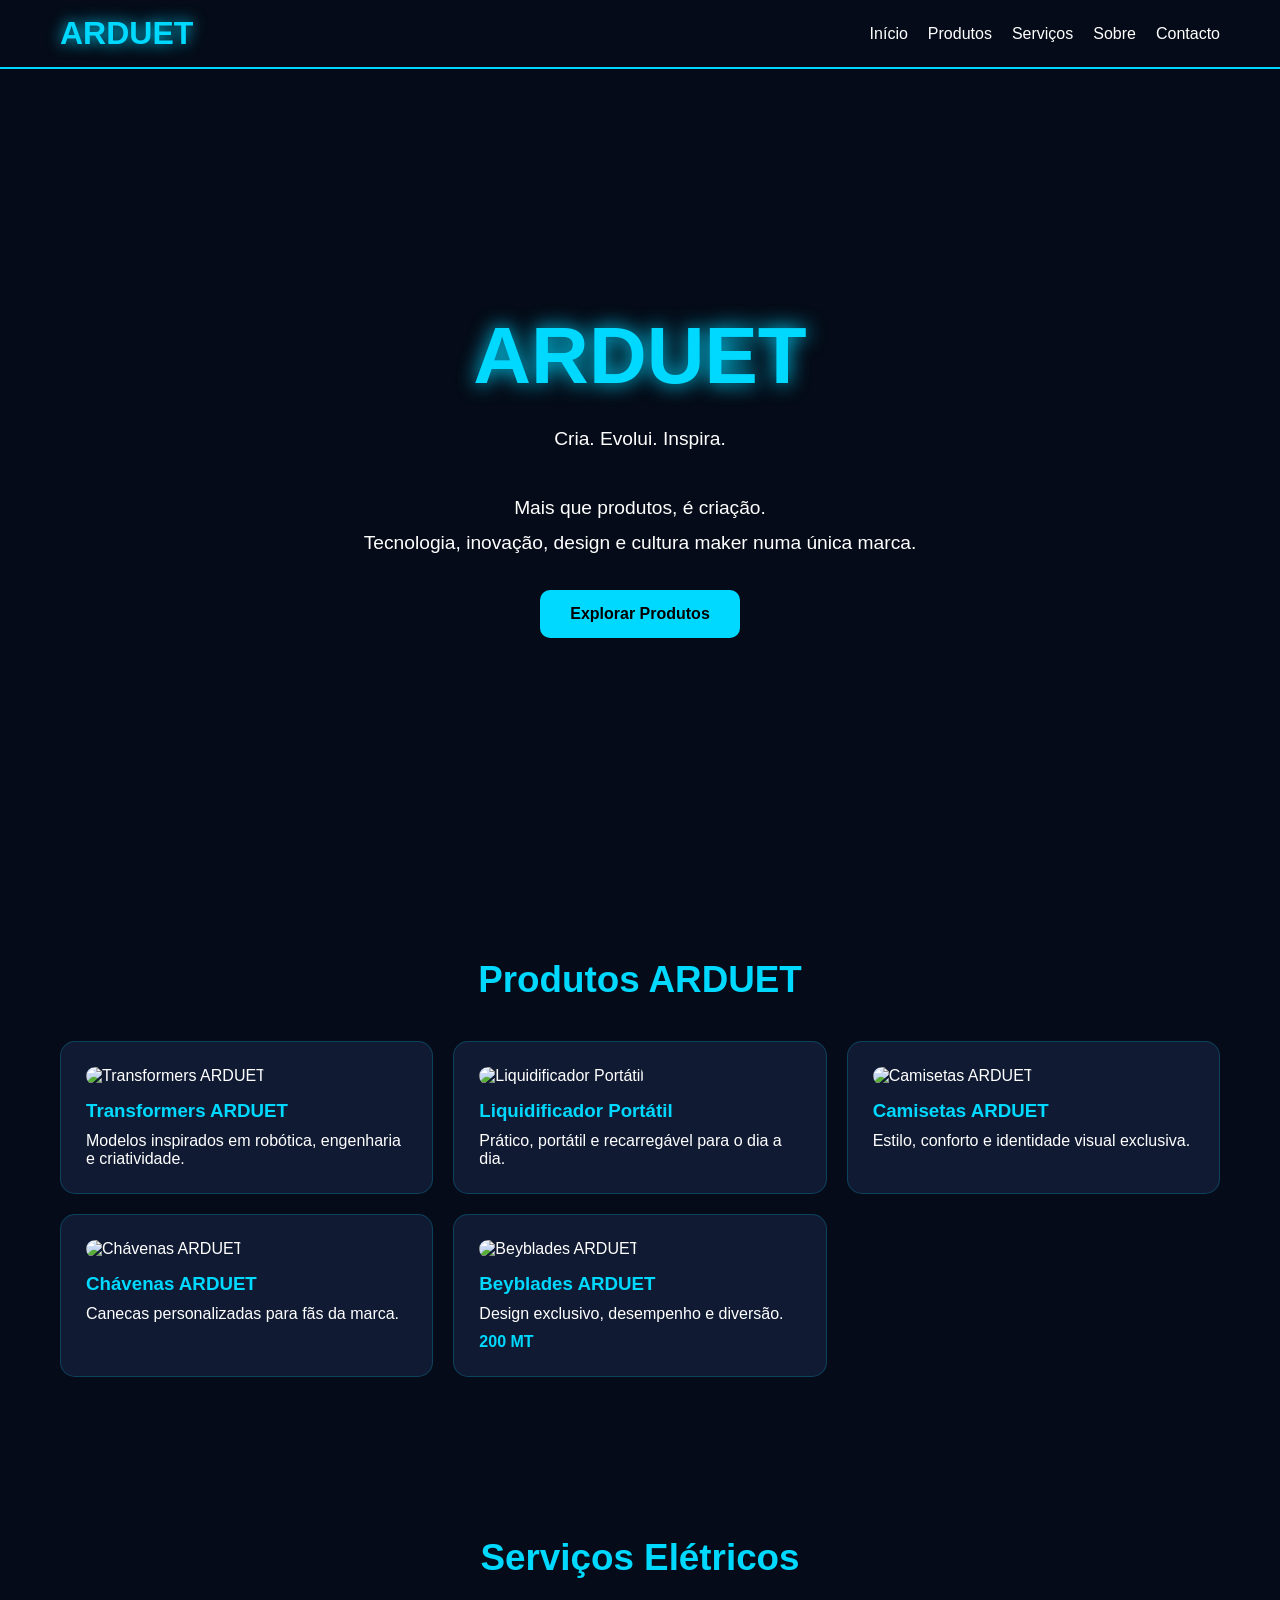
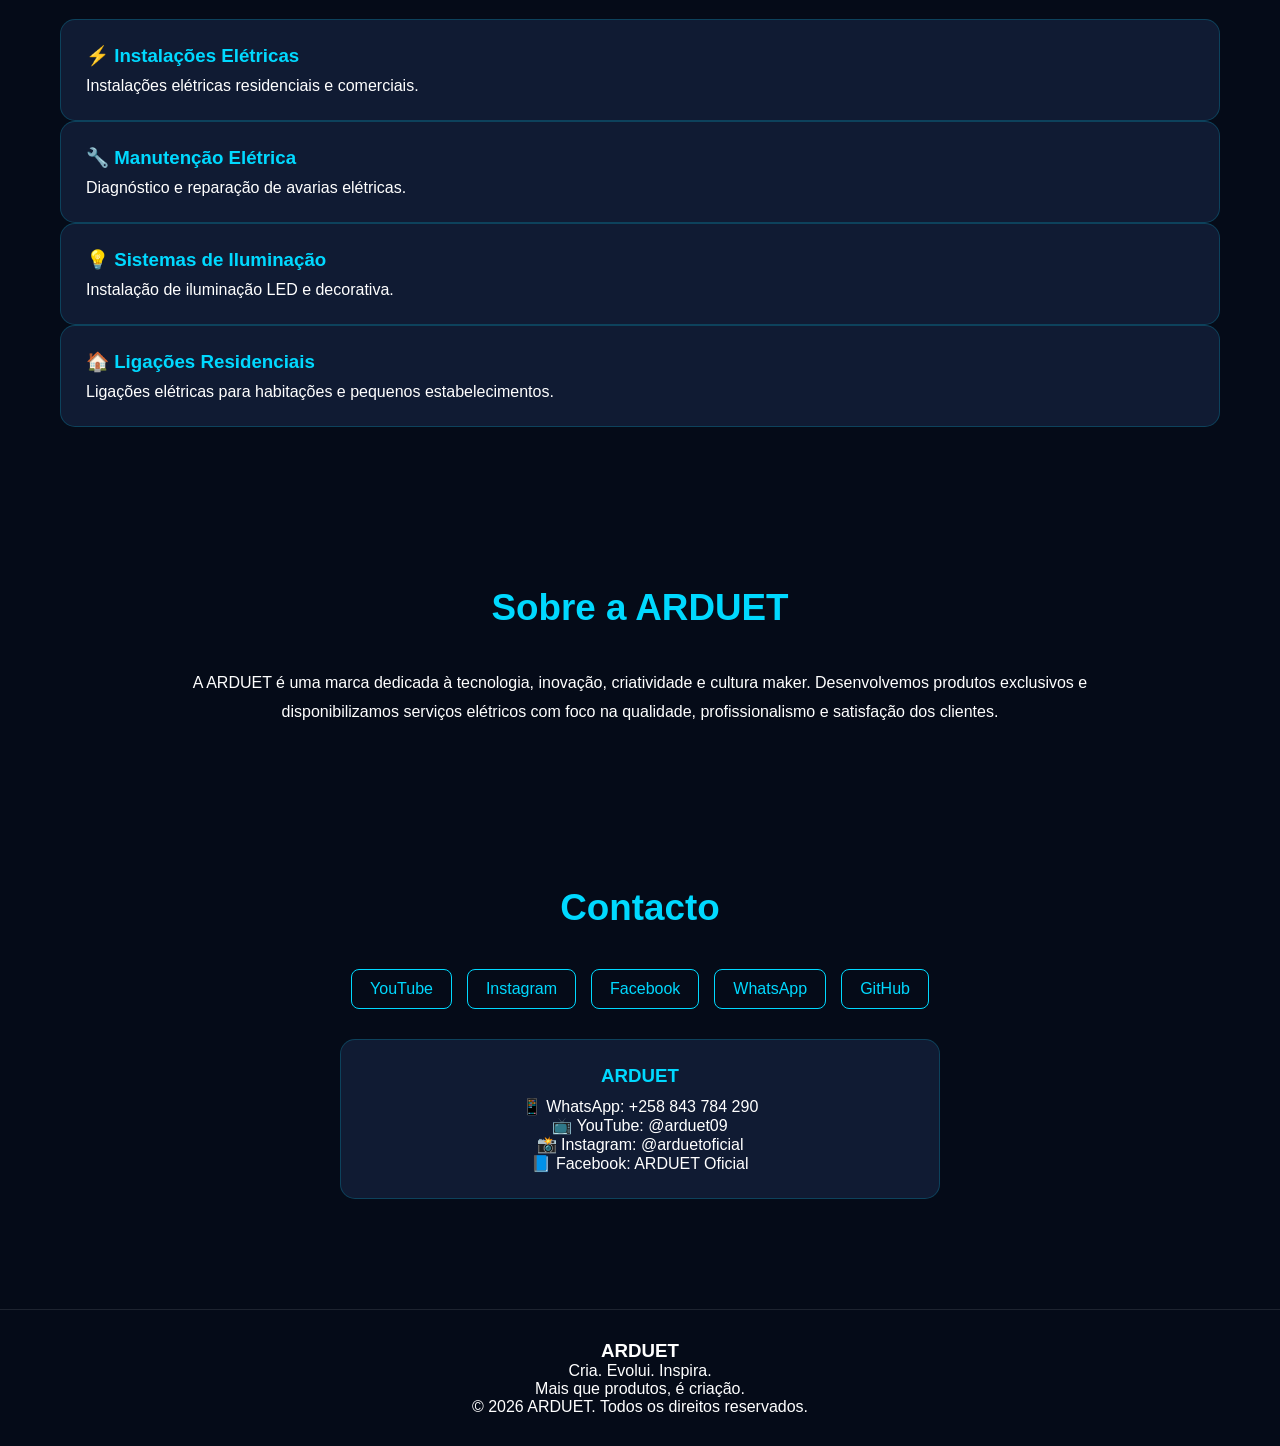
==== commit ec342ccd: "Update index.html" ====
--- a/index.html
+++ b/index.html
@@ -278,13 +278,16 @@
 Canecas personalizadas para fãs da marca.
 </p>
 </div>
-
+   
 <div class="card">
 <img src="imagens/beyblades.jpg" alt="Beyblades ARDUET">
 <h3>Beyblades ARDUET</h3>
 <p>
 Design exclusivo, desempenho e diversão.
 </p>
+<p style="color: var(--primary); font-weight: bold; margin-top: 10px;">
+200 MT
+</p>
 </div>
 
 </div>
@@ -294,8 +297,6 @@
 <section id="servicos">
 
 <h2 class="section-title">Serviços Elétricos</h2>
-
-<div class="cards">
 
 <div class="card">
 <h3>⚡ Instalações Elétricas</h3>
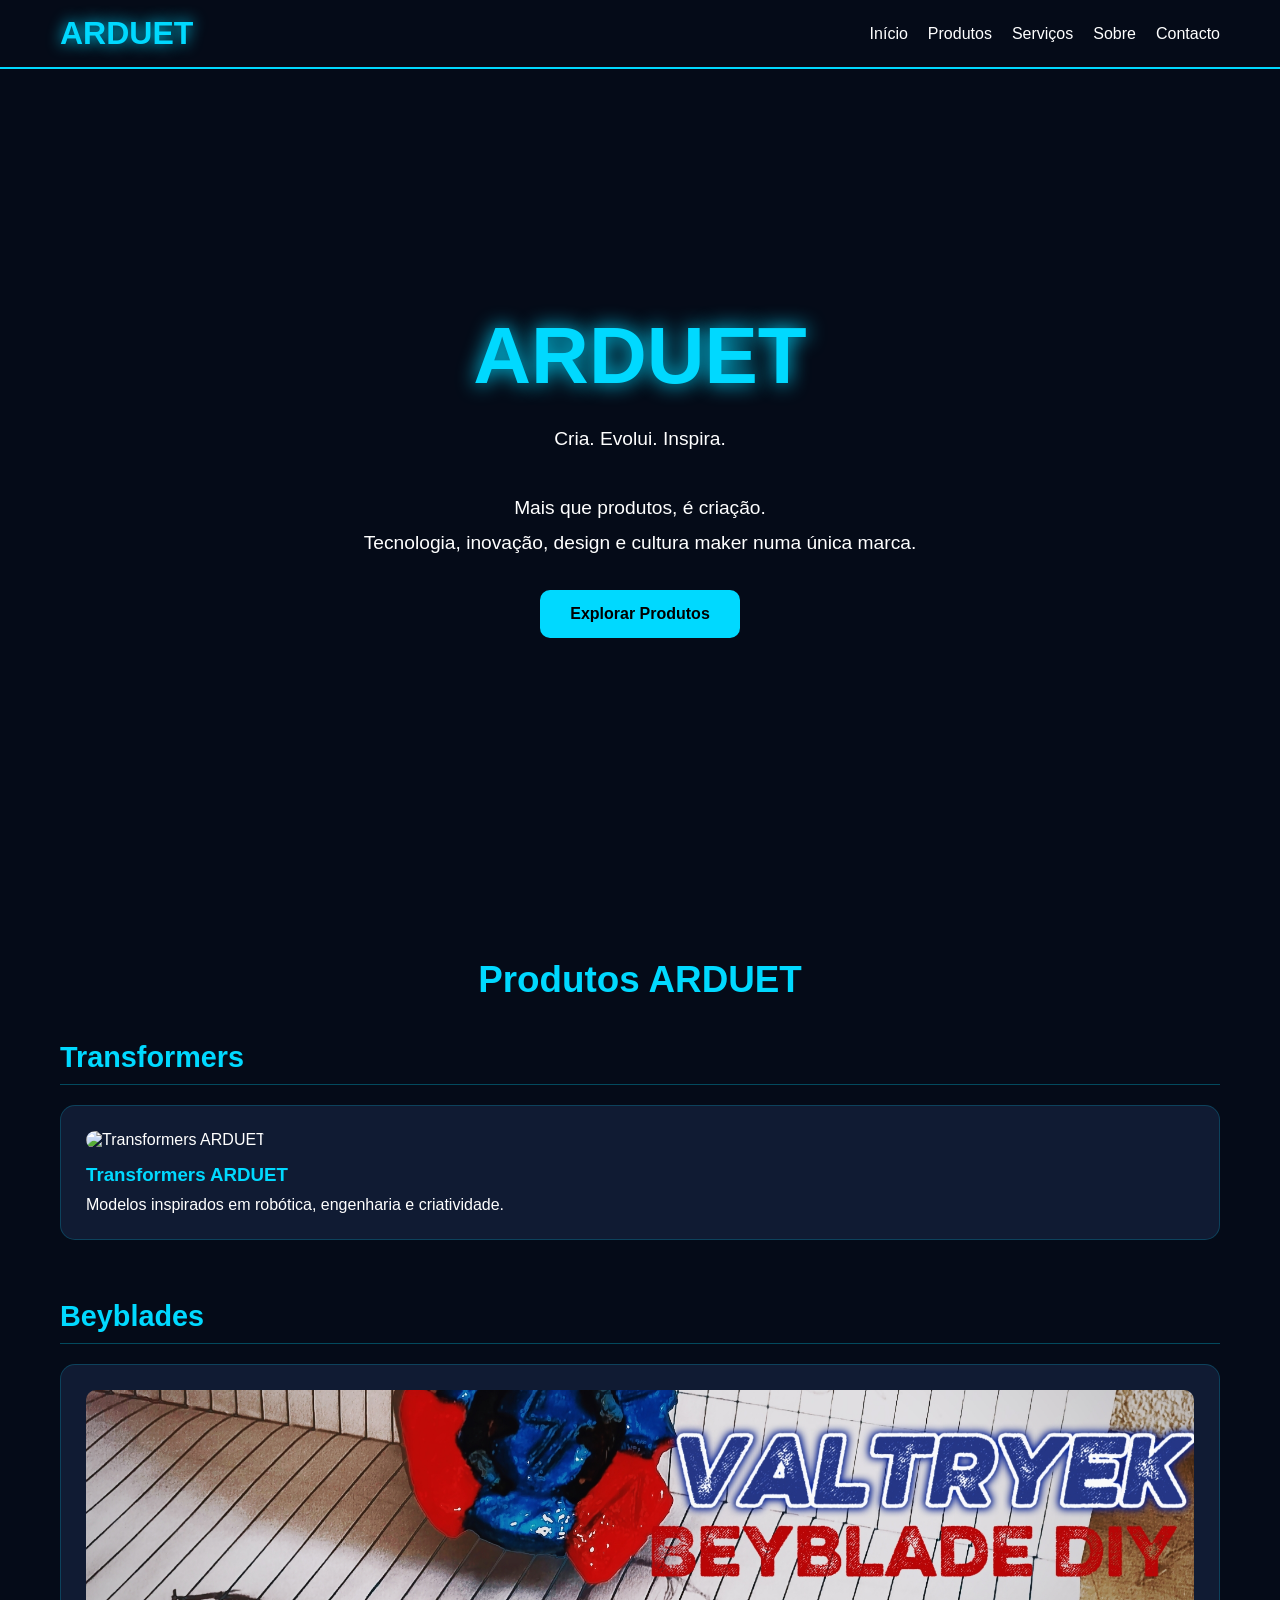
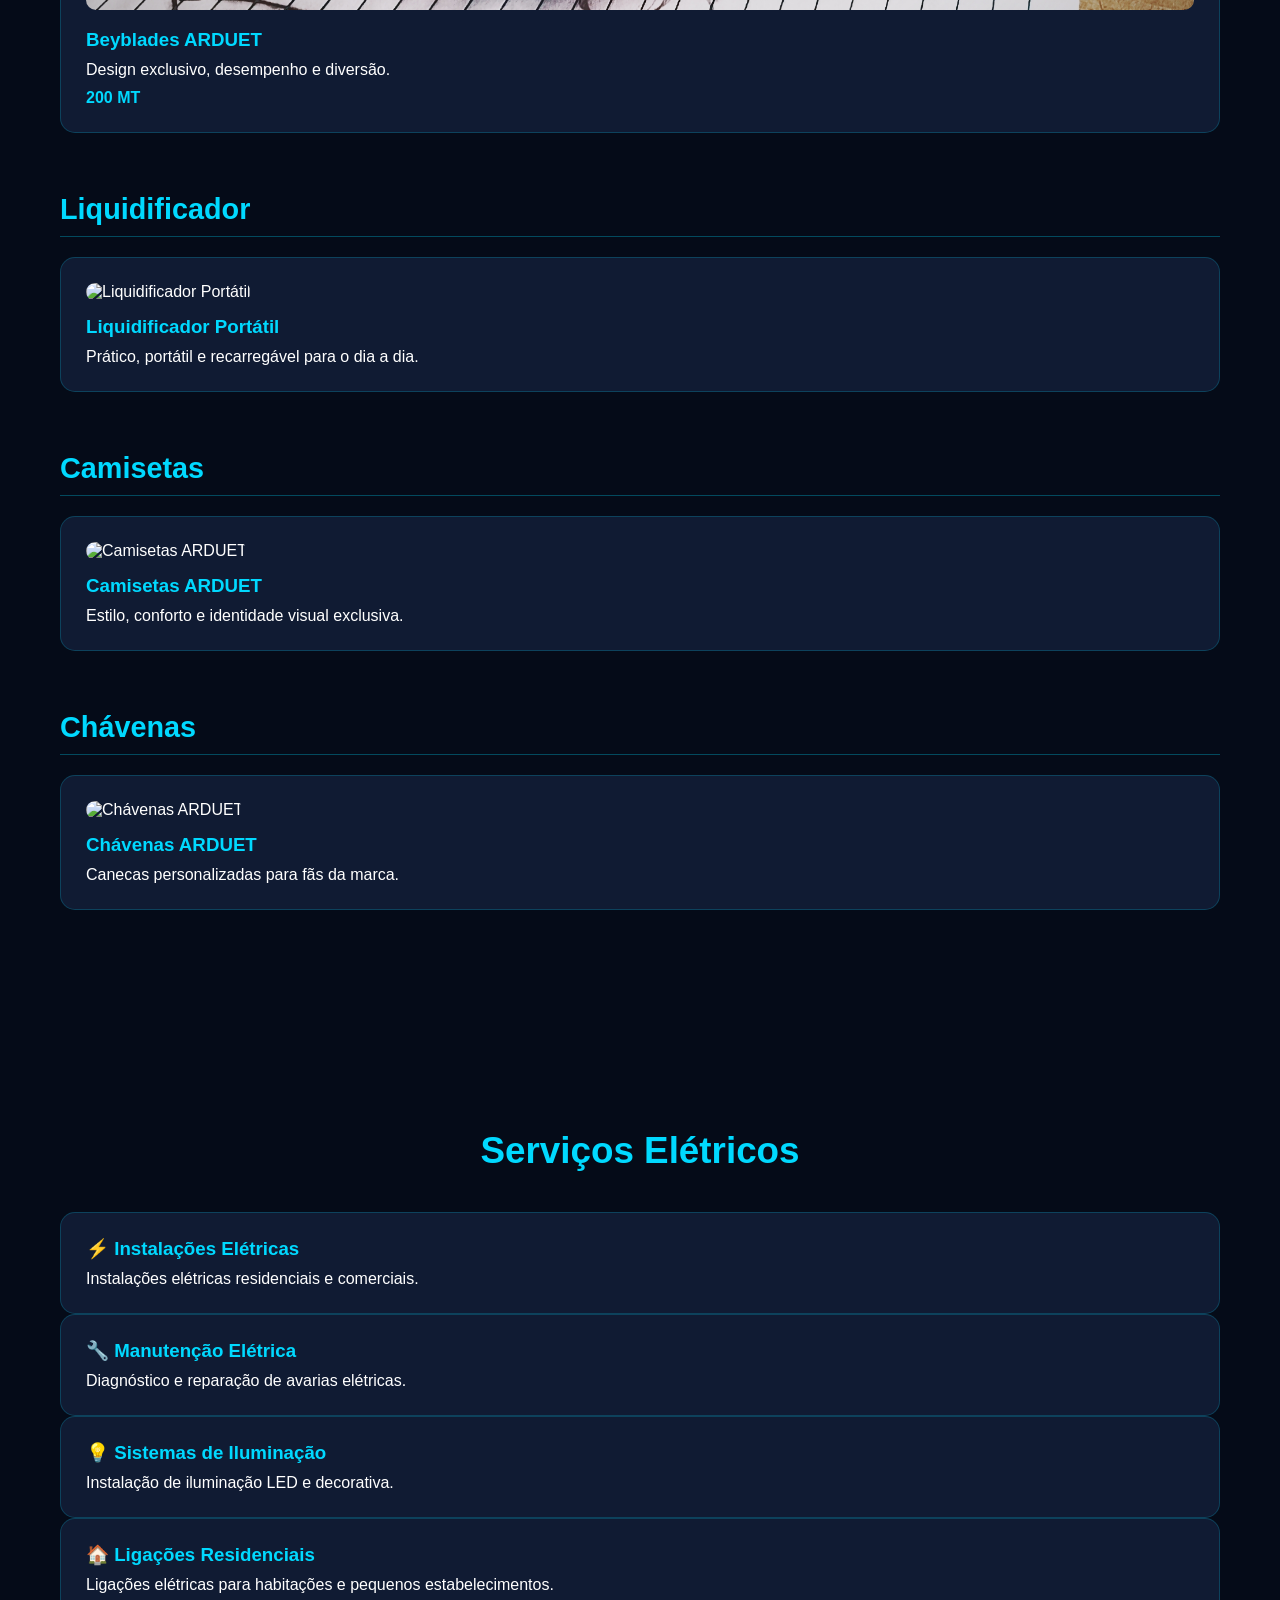
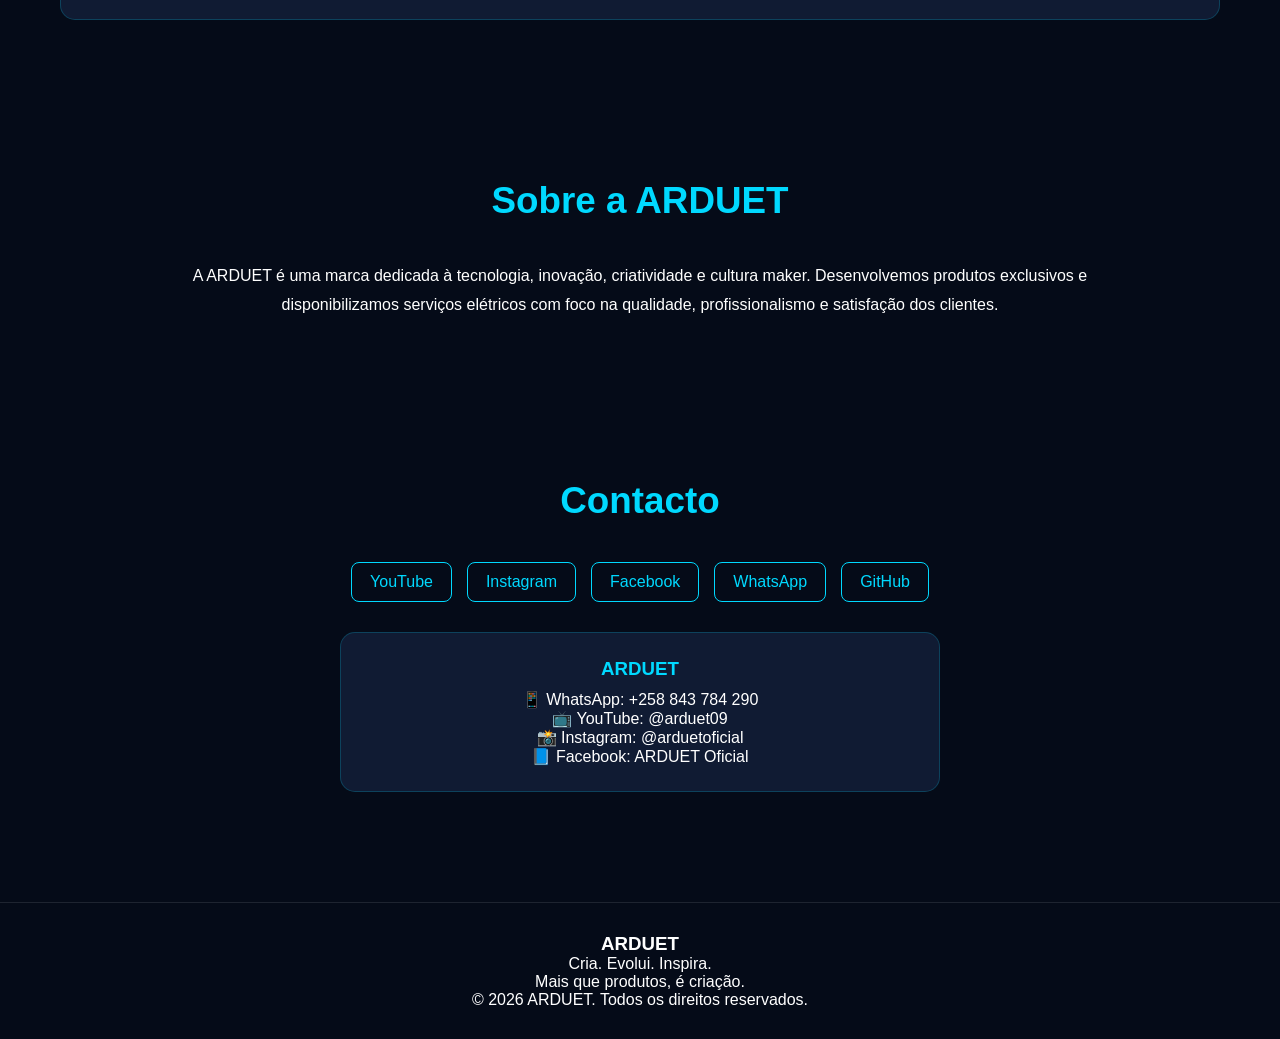
==== commit 3506f354: "Update index.html" ====
--- a/index.html
+++ b/index.html
@@ -201,7 +201,18 @@
 
 }
 
-</style>
+.product-category {
+    margin-bottom: 60px;
+}
+
+.category-title {
+    font-size: 1.8rem;
+    color: var(--primary);
+    margin-bottom: 20px;
+    padding-bottom: 10px;
+    border-bottom: 1px solid rgba(0,217,255,.3);
+}
+  </style>  
 </head>
 <body>
 
@@ -245,52 +256,61 @@
 
 <h2 class="section-title">Produtos ARDUET</h2>
 
+<div class="product-category">
+<h3 class="category-title">Transformers</h3>
 <div class="cards">
-
 <div class="card">
 <img src="imagens/transformers.jpg" alt="Transformers ARDUET">
 <h3>Transformers ARDUET</h3>
-<p>
-Modelos inspirados em robótica, engenharia e criatividade.
-</p>
-</div>
-
+<p>Modelos inspirados em robótica, engenharia e criatividade.</p>
+</div>
+</div>
+</div>
+
+<div class="product-category">
+<h3 class="category-title">Beyblades</h3>
+<div class="cards">
+<div class="card">
+<img src="imagens/beyblades.jpg" alt="Beyblades ARDUET">
+<h3>Beyblades ARDUET</h3>
+<p>Design exclusivo, desempenho e diversão.</p>
+<p style="color: var(--primary); font-weight: bold; margin-top: 10px;">200 MT</p>
+</div>
+</div>
+</div>
+
+<div class="product-category">
+<h3 class="category-title">Liquidificador</h3>
+<div class="cards">
 <div class="card">
 <img src="imagens/liquidificador.jpg" alt="Liquidificador Portátil">
 <h3>Liquidificador Portátil</h3>
-<p>
-Prático, portátil e recarregável para o dia a dia.
-</p>
-</div>
-
+<p>Prático, portátil e recarregável para o dia a dia.</p>
+</div>
+</div>
+</div>
+
+<div class="product-category">
+<h3 class="category-title">Camisetas</h3>
+<div class="cards">
 <div class="card">
 <img src="imagens/camisetas.jpg" alt="Camisetas ARDUET">
 <h3>Camisetas ARDUET</h3>
-<p>
-Estilo, conforto e identidade visual exclusiva.
-</p>
-</div>
-
+<p>Estilo, conforto e identidade visual exclusiva.</p>
+</div>
+</div>
+</div>
+
+<div class="product-category">
+<h3 class="category-title">Chávenas</h3>
+<div class="cards">
 <div class="card">
 <img src="imagens/chavenas.jpg" alt="Chávenas ARDUET">
 <h3>Chávenas ARDUET</h3>
-<p>
-Canecas personalizadas para fãs da marca.
-</p>
-</div>
-   
-<div class="card">
-<img src="imagens/beyblades.jpg" alt="Beyblades ARDUET">
-<h3>Beyblades ARDUET</h3>
-<p>
-Design exclusivo, desempenho e diversão.
-</p>
-<p style="color: var(--primary); font-weight: bold; margin-top: 10px;">
-200 MT
-</p>
-</div>
-
-</div>
+<p>Canecas personalizadas para fãs da marca.</p>
+</div>
+</div>
+    </div>
 
 </section>
 
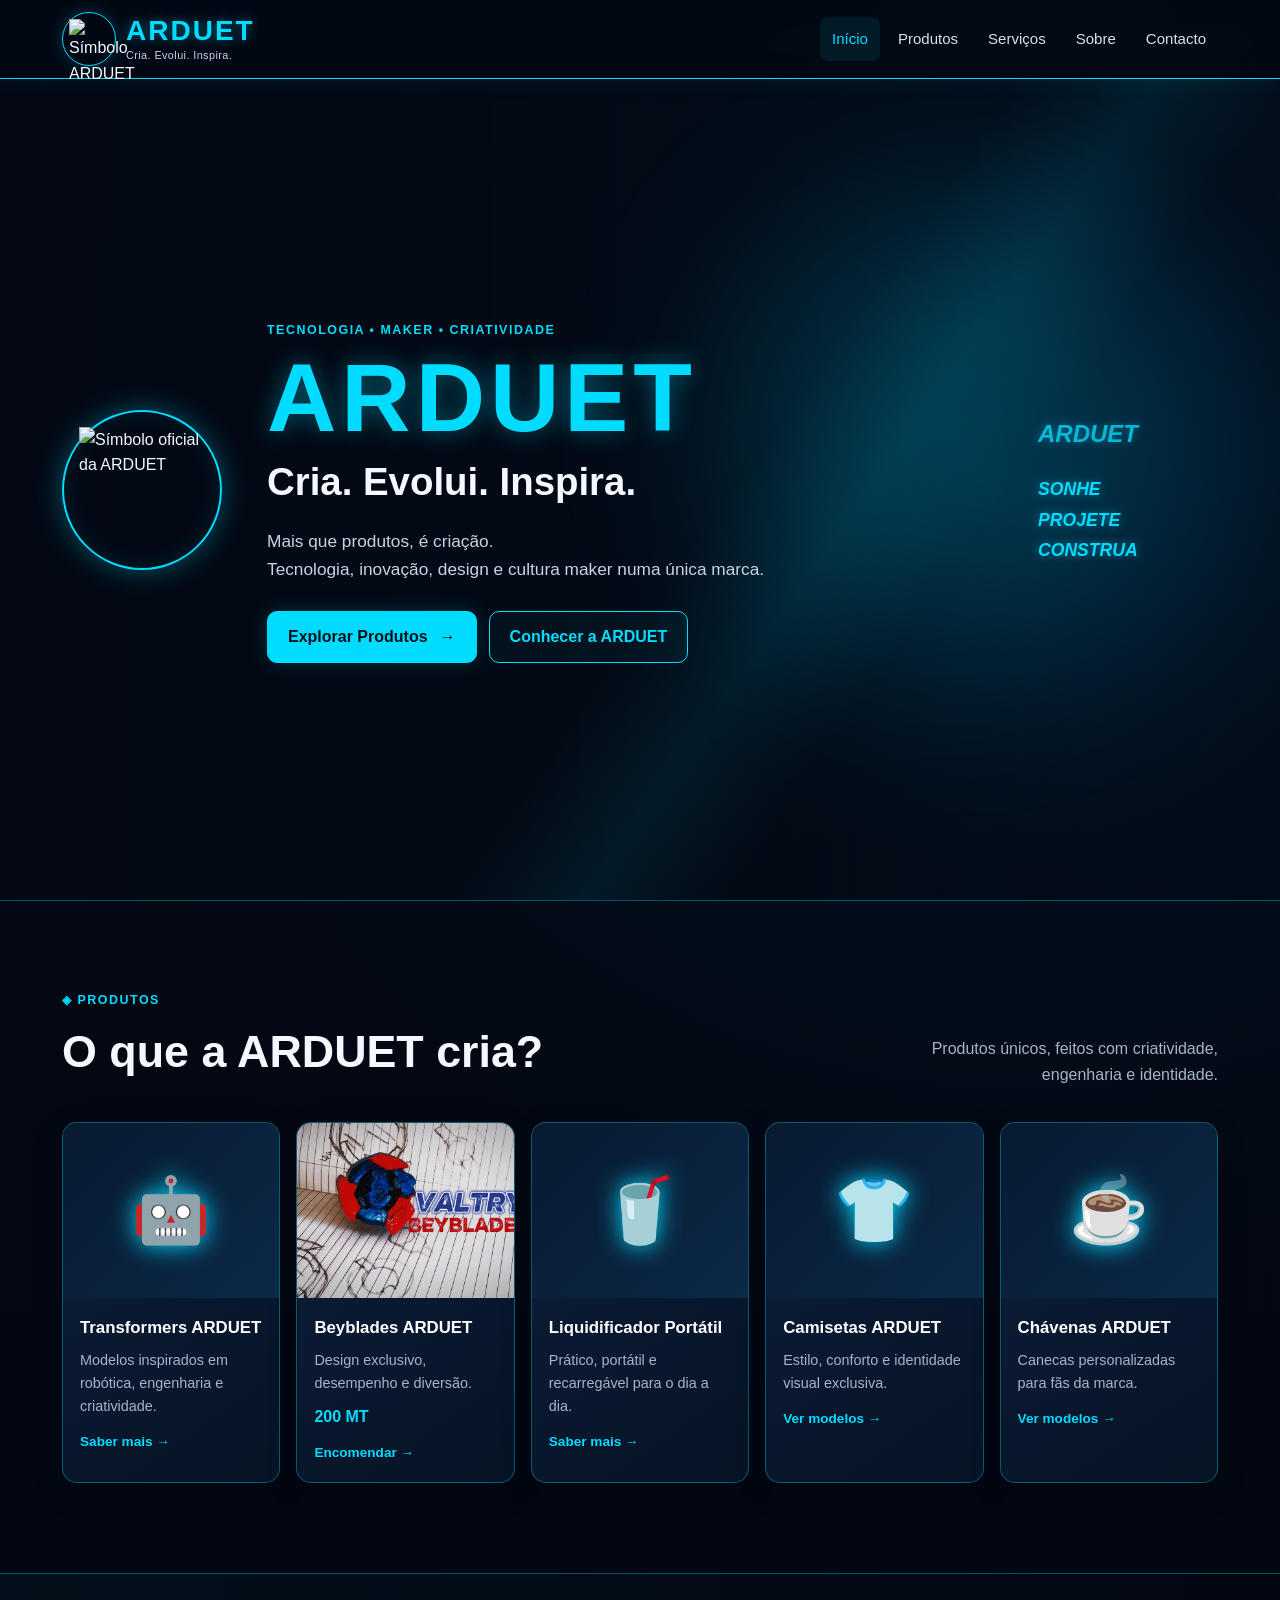
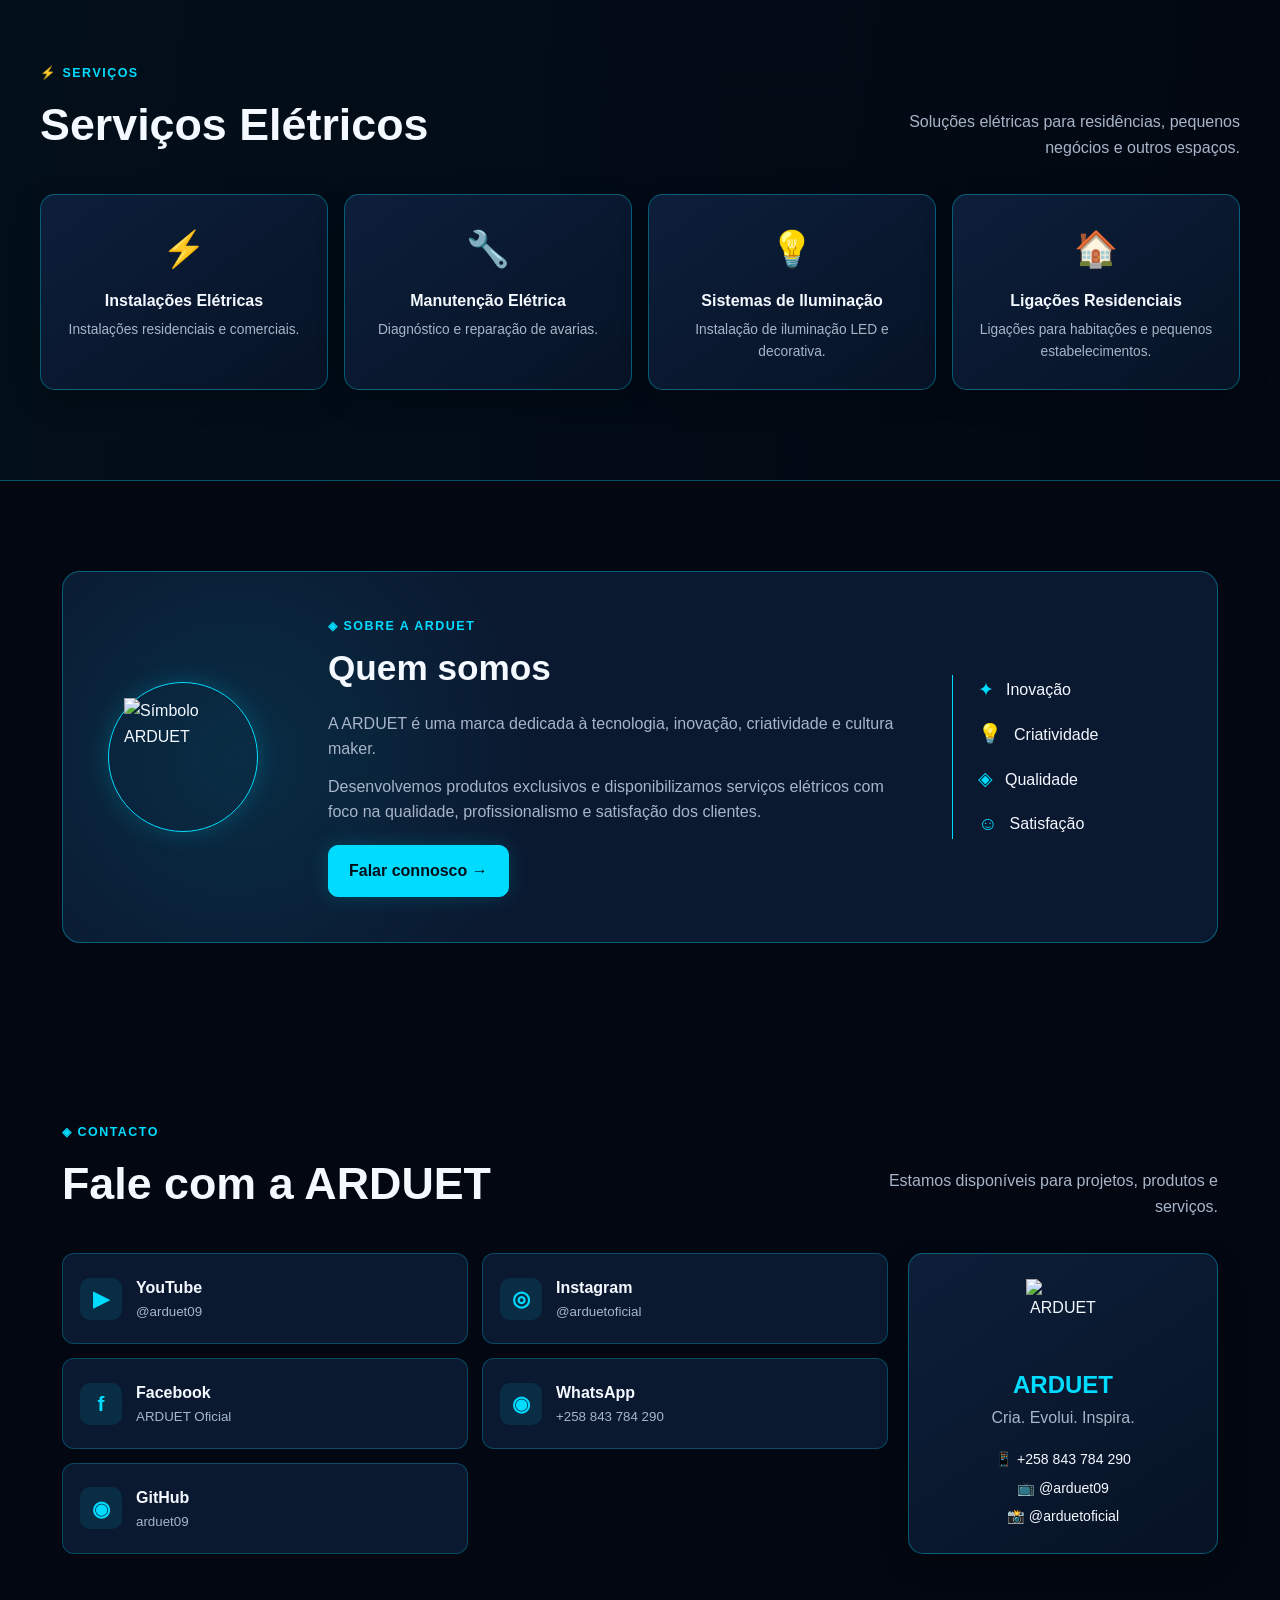
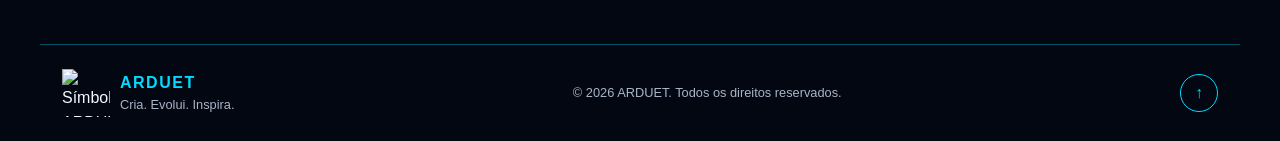
==== commit 4eeb5f7a: "Add files via upload" ====
--- a/index.html
+++ b/index.html
@@ -1,428 +1,253 @@
-
 <!DOCTYPE html>
 <html lang="pt">
 <head>
-<meta charset="UTF-8">
-<meta name="viewport" content="width=device-width, initial-scale=1.0">
-
-<title>ARDUET | Cria. Evolui. Inspira.</title>
-
-<style>
-
-:root{
-    --bg:#050b18;
-    --card:#101b33;
-    --primary:#00d9ff;
-    --text:#ffffff;
-}
-
-*{
-    margin:0;
-    padding:0;
-    box-sizing:border-box;
-    scroll-behavior:smooth;
-}
-
-body{
-    font-family:Arial, sans-serif;
-    background:var(--bg);
-    color:var(--text);
-}
-
-header{
-    position:sticky;
-    top:0;
-    background:#050b18;
-    border-bottom:2px solid var(--primary);
-    z-index:1000;
-}
-
-.navbar{
-    max-width:1200px;
-    margin:auto;
-    display:flex;
-    justify-content:space-between;
-    align-items:center;
-    padding:15px 20px;
-}
-
-.logo{
-    font-size:2rem;
-    font-weight:bold;
-    color:var(--primary);
-    text-shadow:0 0 15px var(--primary);
-}
-
-nav ul{
-    list-style:none;
-    display:flex;
-    gap:20px;
-}
-
-nav a{
-    color:white;
-    text-decoration:none;
-    transition:.3s;
-}
-
-nav a:hover{
-    color:var(--primary);
-}
-
-.hero{
-    min-height:90vh;
-    display:flex;
-    flex-direction:column;
-    justify-content:center;
-    align-items:center;
-    text-align:center;
-    padding:20px;
-}
-
-.hero h1{
-    font-size:5rem;
-    color:var(--primary);
-    text-shadow:0 0 20px var(--primary);
-}
-
-.hero p{
-    margin-top:20px;
-    max-width:800px;
-    font-size:1.2rem;
-    line-height:1.8;
-}
-
-.btn{
-    display:inline-block;
-    margin-top:30px;
-    padding:15px 30px;
-    background:var(--primary);
-    color:black;
-    border-radius:10px;
-    text-decoration:none;
-    font-weight:bold;
-}
-
-.btn:hover{
-    transform:scale(1.05);
-}
-
-section{
-    padding:80px 20px;
-    max-width:1200px;
-    margin:auto;
-}
-
-.section-title{
-    text-align:center;
-    color:var(--primary);
-    margin-bottom:40px;
-    font-size:2.3rem;
-}
-
-.cards{
-    display:grid;
-    grid-template-columns:repeat(auto-fit,minmax(280px,1fr));
-    gap:20px;
-}
-
-.card{
-    background:var(--card);
-    padding:25px;
-    border-radius:15px;
-    border:1px solid rgba(0,217,255,.2);
-}
-
-.card img{
-    width:100%;
-    height:220px;
-    object-fit:cover;
-    border-radius:10px;
-    margin-bottom:15px;
-}
-
-.card h3{
-    color:var(--primary);
-    margin-bottom:10px;
-}
-
-.about{
-    max-width:900px;
-    margin:auto;
-    text-align:center;
-    line-height:1.8;
-}
-
-.social{
-    display:flex;
-    justify-content:center;
-    flex-wrap:wrap;
-    gap:15px;
-    margin-top:20px;
-}
-
-.social a{
-    text-decoration:none;
-    color:var(--primary);
-    border:1px solid var(--primary);
-    padding:10px 18px;
-    border-radius:8px;
-    transition:.3s;
-}
-
-.social a:hover{
-    background:var(--primary);
-    color:black;
-}
-
-.contact-card{
-    max-width:600px;
-    margin:30px auto;
-    text-align:center;
-}
-
-footer{
-    text-align:center;
-    padding:30px;
-    border-top:1px solid rgba(255,255,255,.1);
-}
-
-@media(max-width:768px){
-
-.hero h1{
-    font-size:3rem;
-}
-
-nav ul{
-    flex-wrap:wrap;
-    justify-content:center;
-    gap:10px;
-}
-
-}
-
-.product-category {
-    margin-bottom: 60px;
-}
-
-.category-title {
-    font-size: 1.8rem;
-    color: var(--primary);
-    margin-bottom: 20px;
-    padding-bottom: 10px;
-    border-bottom: 1px solid rgba(0,217,255,.3);
-}
-  </style>  
+  <meta charset="UTF-8">
+  <meta name="viewport" content="width=device-width, initial-scale=1.0">
+  <meta name="description" content="ARDUET — tecnologia, inovação, design, cultura maker e serviços elétricos.">
+  <title>ARDUET | Cria. Evolui. Inspira.</title>
+  <link rel="icon" type="image/png" href="imagens/logo.png">
+  <link rel="stylesheet" href="style.css">
 </head>
 <body>
 
-<header>
-
-<div class="navbar">
-
-<div class="logo">ARDUET</div>
-
-<nav>
-<ul>
-<li><a href="#inicio">Início</a></li>
-<li><a href="#produtos">Produtos</a></li>
-<li><a href="#servicos">Serviços</a></li>
-<li><a href="#sobre">Sobre</a></li>
-<li><a href="#contacto">Contacto</a></li>
-</ul>
-</nav>
-
-</div>
-
+<header class="site-header" id="topo">
+  <div class="navbar">
+    <a class="brand" href="#inicio" aria-label="ARDUET - Início">
+      <span class="brand-mark"><img src="imagens/logo.png" alt="Símbolo ARDUET"></span>
+      <span class="brand-text">
+        <strong>ARDUET</strong>
+        <small>Cria. Evolui. Inspira.</small>
+      </span>
+    </a>
+
+    <button class="menu-toggle" aria-label="Abrir menu" aria-expanded="false">☰</button>
+
+    <nav class="main-nav" aria-label="Navegação principal">
+      <a class="active" href="#inicio">Início</a>
+      <a href="#produtos">Produtos</a>
+      <a href="#servicos">Serviços</a>
+      <a href="#sobre">Sobre</a>
+      <a href="#contacto">Contacto</a>
+    </nav>
+  </div>
 </header>
 
-<section class="hero" id="inicio">
-
-<h1>ARDUET</h1>
-
-<p>
-Cria. Evolui. Inspira.
-<br><br>
-Mais que produtos, é criação.
-<br>
-Tecnologia, inovação, design e cultura maker numa única marca.
-</p>
-
-<a href="#produtos" class="btn">Explorar Produtos</a>
-
-</section>
-
-<section id="produtos">
-
-<h2 class="section-title">Produtos ARDUET</h2>
-
-<div class="product-category">
-<h3 class="category-title">Transformers</h3>
-<div class="cards">
-<div class="card">
-<img src="imagens/transformers.jpg" alt="Transformers ARDUET">
-<h3>Transformers ARDUET</h3>
-<p>Modelos inspirados em robótica, engenharia e criatividade.</p>
-</div>
-</div>
-</div>
-
-<div class="product-category">
-<h3 class="category-title">Beyblades</h3>
-<div class="cards">
-<div class="card">
-<img src="imagens/beyblades.jpg" alt="Beyblades ARDUET">
-<h3>Beyblades ARDUET</h3>
-<p>Design exclusivo, desempenho e diversão.</p>
-<p style="color: var(--primary); font-weight: bold; margin-top: 10px;">200 MT</p>
-</div>
-</div>
-</div>
-
-<div class="product-category">
-<h3 class="category-title">Liquidificador</h3>
-<div class="cards">
-<div class="card">
-<img src="imagens/liquidificador.jpg" alt="Liquidificador Portátil">
-<h3>Liquidificador Portátil</h3>
-<p>Prático, portátil e recarregável para o dia a dia.</p>
-</div>
-</div>
-</div>
-
-<div class="product-category">
-<h3 class="category-title">Camisetas</h3>
-<div class="cards">
-<div class="card">
-<img src="imagens/camisetas.jpg" alt="Camisetas ARDUET">
-<h3>Camisetas ARDUET</h3>
-<p>Estilo, conforto e identidade visual exclusiva.</p>
-</div>
-</div>
-</div>
-
-<div class="product-category">
-<h3 class="category-title">Chávenas</h3>
-<div class="cards">
-<div class="card">
-<img src="imagens/chavenas.jpg" alt="Chávenas ARDUET">
-<h3>Chávenas ARDUET</h3>
-<p>Canecas personalizadas para fãs da marca.</p>
-</div>
-</div>
-    </div>
-
-</section>
-
-<section id="servicos">
-
-<h2 class="section-title">Serviços Elétricos</h2>
-
-<div class="card">
-<h3>⚡ Instalações Elétricas</h3>
-<p>
-Instalações elétricas residenciais e comerciais.
-</p>
-</div>
-
-<div class="card">
-<h3>🔧 Manutenção Elétrica</h3>
-<p>
-Diagnóstico e reparação de avarias elétricas.
-</p>
-</div>
-
-<div class="card">
-<h3>💡 Sistemas de Iluminação</h3>
-<p>
-Instalação de iluminação LED e decorativa.
-</p>
-</div>
-
-<div class="card">
-<h3>🏠 Ligações Residenciais</h3>
-<p>
-Ligações elétricas para habitações e pequenos estabelecimentos.
-</p>
-</div>
-
-</div>
-
-</section>
-
-<section id="sobre">
-
-<h2 class="section-title">Sobre a ARDUET</h2>
-
-<div class="about">
-
-A ARDUET é uma marca dedicada à tecnologia, inovação,
-criatividade e cultura maker.
-
-Desenvolvemos produtos exclusivos e disponibilizamos
-serviços elétricos com foco na qualidade, profissionalismo
-e satisfação dos clientes.
-
-</div>
-
-</section>
-
-<section id="contacto">
-
-<h2 class="section-title">Contacto</h2>
-
-<div class="social">
-
-<a href="https://youtube.com/@arduet09?si=4L_tiF2lJ_ncvXWu" target="_blank">
-YouTube
-</a>
-
-<a href="https://www.instagram.com/arduetoficial?stkn=aXpkbzlyZTNidjMz" target="_blank">
-Instagram
-</a>
-
-<a href="https://www.facebook.com/profile.php?id=61593821342942" target="_blank">
-Facebook
-</a>
-
-<a href="https://wa.me/258843784290" target="_blank">
-WhatsApp
-</a>
-
-<a href="https://github.com/arduet09" target="_blank">
-GitHub
-</a>
-
-</div>
-
-<div class="card contact-card">
-
-<h3>ARDUET</h3>
-
-<p>📱 WhatsApp: +258 843 784 290</p>
-
-<p>📺 YouTube: @arduet09</p>
-
-<p>📸 Instagram: @arduetoficial</p>
-
-<p>📘 Facebook: ARDUET Oficial</p>
-
-</div>
-
-</section>
+<main>
+  <section class="hero" id="inicio">
+    <div class="hero-glow"></div>
+    <div class="hero-content">
+      <div class="hero-logo">
+        <img src="imagens/logo.png" alt="Símbolo oficial da ARDUET">
+      </div>
+
+      <div class="hero-copy">
+        <span class="eyebrow">TECNOLOGIA • MAKER • CRIATIVIDADE</span>
+        <h1>ARDUET</h1>
+        <h2>Cria. Evolui. Inspira.</h2>
+        <p>
+          Mais que produtos, é criação.<br>
+          Tecnologia, inovação, design e cultura maker numa única marca.
+        </p>
+        <div class="hero-actions">
+          <a class="btn btn-primary" href="#produtos">Explorar Produtos <span>→</span></a>
+          <a class="btn btn-ghost" href="#sobre">Conhecer a ARDUET</a>
+        </div>
+      </div>
+
+      <div class="hero-tech">
+        <span>ARDUET</span>
+        <b>SONHE</b>
+        <b>PROJETE</b>
+        <b>CONSTRUA</b>
+      </div>
+    </div>
+  </section>
+
+  <section class="section" id="produtos">
+    <div class="section-heading">
+      <div>
+        <span class="section-kicker">◈ PRODUTOS</span>
+        <h2>O que a ARDUET cria?</h2>
+      </div>
+      <p>Produtos únicos, feitos com criatividade, engenharia e identidade.</p>
+    </div>
+
+    <div class="cards product-grid">
+      <article class="card product-card">
+        <div class="product-image">
+          <img src="imagens/transformers.jpg" alt="Transformers ARDUET" onerror="this.parentElement.classList.add('missing')">
+          <span>🤖</span>
+        </div>
+        <div class="card-body">
+          <h3>Transformers ARDUET</h3>
+          <p>Modelos inspirados em robótica, engenharia e criatividade.</p>
+          <a href="#contacto" class="card-link">Saber mais →</a>
+        </div>
+      </article>
+
+      <article class="card product-card">
+        <div class="product-image">
+          <img src="imagens/beyblades.jpg" alt="Beyblades ARDUET" onerror="this.parentElement.classList.add('missing')">
+          <span>◉</span>
+        </div>
+        <div class="card-body">
+          <h3>Beyblades ARDUET</h3>
+          <p>Design exclusivo, desempenho e diversão.</p>
+          <strong class="price">200 MT</strong>
+          <a href="#contacto" class="card-link">Encomendar →</a>
+        </div>
+      </article>
+
+      <article class="card product-card">
+        <div class="product-image">
+          <img src="imagens/liquidificador.jpg" alt="Liquidificador Portátil" onerror="this.parentElement.classList.add('missing')">
+          <span>🥤</span>
+        </div>
+        <div class="card-body">
+          <h3>Liquidificador Portátil</h3>
+          <p>Prático, portátil e recarregável para o dia a dia.</p>
+          <a href="#contacto" class="card-link">Saber mais →</a>
+        </div>
+      </article>
+
+      <article class="card product-card">
+        <div class="product-image">
+          <img src="imagens/camisetas.jpg" alt="Camisetas ARDUET" onerror="this.parentElement.classList.add('missing')">
+          <span>👕</span>
+        </div>
+        <div class="card-body">
+          <h3>Camisetas ARDUET</h3>
+          <p>Estilo, conforto e identidade visual exclusiva.</p>
+          <a href="#contacto" class="card-link">Ver modelos →</a>
+        </div>
+      </article>
+
+      <article class="card product-card">
+        <div class="product-image">
+          <img src="imagens/chavenas.jpg" alt="Chávenas ARDUET" onerror="this.parentElement.classList.add('missing')">
+          <span>☕</span>
+        </div>
+        <div class="card-body">
+          <h3>Chávenas ARDUET</h3>
+          <p>Canecas personalizadas para fãs da marca.</p>
+          <a href="#contacto" class="card-link">Ver modelos →</a>
+        </div>
+      </article>
+    </div>
+  </section>
+
+  <section class="section services-section" id="servicos">
+    <div class="section-heading">
+      <div>
+        <span class="section-kicker">⚡ SERVIÇOS</span>
+        <h2>Serviços Elétricos</h2>
+      </div>
+      <p>Soluções elétricas para residências, pequenos negócios e outros espaços.</p>
+    </div>
+
+    <div class="service-grid">
+      <article class="service-card">
+        <span class="service-icon">⚡</span>
+        <h3>Instalações Elétricas</h3>
+        <p>Instalações residenciais e comerciais.</p>
+      </article>
+      <article class="service-card">
+        <span class="service-icon">🔧</span>
+        <h3>Manutenção Elétrica</h3>
+        <p>Diagnóstico e reparação de avarias.</p>
+      </article>
+      <article class="service-card">
+        <span class="service-icon">💡</span>
+        <h3>Sistemas de Iluminação</h3>
+        <p>Instalação de iluminação LED e decorativa.</p>
+      </article>
+      <article class="service-card">
+        <span class="service-icon">🏠</span>
+        <h3>Ligações Residenciais</h3>
+        <p>Ligações para habitações e pequenos estabelecimentos.</p>
+      </article>
+    </div>
+  </section>
+
+  <section class="section about-section" id="sobre">
+    <div class="about-panel">
+      <div class="about-logo">
+        <img src="imagens/logo.png" alt="Símbolo ARDUET">
+      </div>
+      <div class="about-copy">
+        <span class="section-kicker">◈ SOBRE A ARDUET</span>
+        <h2>Quem somos</h2>
+        <p>
+          A ARDUET é uma marca dedicada à tecnologia, inovação,
+          criatividade e cultura maker.
+        </p>
+        <p>
+          Desenvolvemos produtos exclusivos e disponibilizamos
+          serviços elétricos com foco na qualidade, profissionalismo
+          e satisfação dos clientes.
+        </p>
+        <a class="btn btn-primary" href="#contacto">Falar connosco →</a>
+      </div>
+      <div class="values">
+        <div><span>✦</span> Inovação</div>
+        <div><span>💡</span> Criatividade</div>
+        <div><span>◈</span> Qualidade</div>
+        <div><span>☺</span> Satisfação</div>
+      </div>
+    </div>
+  </section>
+
+  <section class="section contact-section" id="contacto">
+    <div class="section-heading">
+      <div>
+        <span class="section-kicker">◈ CONTACTO</span>
+        <h2>Fale com a ARDUET</h2>
+      </div>
+      <p>Estamos disponíveis para projetos, produtos e serviços.</p>
+    </div>
+
+    <div class="contact-layout">
+      <div class="social-grid">
+        <a class="social-card youtube" href="https://youtube.com/@arduet09" target="_blank" rel="noopener">
+          <span>▶</span><div><strong>YouTube</strong><small>@arduet09</small></div>
+        </a>
+        <a class="social-card instagram" href="https://www.instagram.com/arduetoficial/" target="_blank" rel="noopener">
+          <span>◎</span><div><strong>Instagram</strong><small>@arduetoficial</small></div>
+        </a>
+        <a class="social-card facebook" href="https://www.facebook.com/profile.php?id=61593821342942" target="_blank" rel="noopener">
+          <span>f</span><div><strong>Facebook</strong><small>ARDUET Oficial</small></div>
+        </a>
+        <a class="social-card whatsapp" href="https://wa.me/258843784290" target="_blank" rel="noopener">
+          <span>◉</span><div><strong>WhatsApp</strong><small>+258 843 784 290</small></div>
+        </a>
+        <a class="social-card github" href="https://github.com/arduet09" target="_blank" rel="noopener">
+          <span>◉</span><div><strong>GitHub</strong><small>arduet09</small></div>
+        </a>
+      </div>
+
+      <div class="contact-card">
+        <img src="imagens/logo.png" alt="ARDUET">
+        <h3>ARDUET</h3>
+        <p>Cria. Evolui. Inspira.</p>
+        <div class="contact-details">
+          <span>📱 +258 843 784 290</span>
+          <span>📺 @arduet09</span>
+          <span>📸 @arduetoficial</span>
+        </div>
+      </div>
+    </div>
+  </section>
+</main>
 
 <footer>
-
-<h3>ARDUET</h3>
-
-<p>Cria. Evolui. Inspira.</p>
-
-<p>Mais que produtos, é criação.</p>
-
-<p>© 2026 ARDUET. Todos os direitos reservados.</p>
-
+  <div class="footer-brand">
+    <img src="imagens/logo.png" alt="Símbolo ARDUET">
+    <div><strong>ARDUET</strong><small>Cria. Evolui. Inspira.</small></div>
+  </div>
+  <p>© 2026 ARDUET. Todos os direitos reservados.</p>
+  <a class="back-top" href="#topo" aria-label="Voltar ao topo">↑</a>
 </footer>
 
+<script src="script.js"></script>
 </body>
-    </html>
-    
+</html>
--- a/style.css
+++ b/style.css
@@ -0,0 +1,212 @@
+:root{
+  --bg:#030914;
+  --bg2:#071323;
+  --card:#0a1930;
+  --card2:#0d203c;
+  --primary:#00dcff;
+  --primary-soft:rgba(0,220,255,.18);
+  --text:#f4f8ff;
+  --muted:#a8b5c8;
+  --border:rgba(0,220,255,.35);
+  --max:1200px;
+}
+
+*{margin:0;padding:0;box-sizing:border-box;scroll-behavior:smooth}
+html{scroll-padding-top:85px}
+body{
+  font-family:"Segoe UI",Arial,sans-serif;
+  background:
+    radial-gradient(circle at 80% 10%,rgba(0,150,255,.08),transparent 30%),
+    linear-gradient(180deg,var(--bg),#020711 80%);
+  color:var(--text);
+  line-height:1.6;
+  overflow-x:hidden;
+}
+a{color:inherit}
+img{max-width:100%;display:block}
+
+.site-header{
+  position:sticky;top:0;z-index:1000;
+  background:rgba(3,9,20,.94);
+  backdrop-filter:blur(14px);
+  border-bottom:1px solid var(--primary);
+  box-shadow:0 0 24px rgba(0,220,255,.08);
+}
+.navbar{
+  max-width:var(--max);margin:auto;min-height:78px;
+  padding:10px 22px;display:flex;align-items:center;gap:25px;
+}
+.brand{display:flex;align-items:center;gap:10px;text-decoration:none;min-width:max-content}
+.brand-mark{
+  width:54px;height:54px;border:1px solid var(--primary);
+  border-radius:50%;padding:6px;display:grid;place-items:center;
+  box-shadow:0 0 16px rgba(0,220,255,.22);
+}
+.brand-mark img{width:100%;height:100%;object-fit:contain}
+.brand-text{display:flex;flex-direction:column;line-height:1}
+.brand-text strong{font-size:1.75rem;letter-spacing:2px;color:var(--primary);text-shadow:0 0 12px rgba(0,220,255,.45)}
+.brand-text small{font-size:.68rem;color:#c8d4e5;margin-top:5px;letter-spacing:.4px}
+.main-nav{display:flex;align-items:center;justify-content:flex-end;gap:6px;margin-left:auto}
+.main-nav a{
+  text-decoration:none;color:#d8e2ef;padding:10px 12px;border-radius:8px;
+  font-size:.94rem;transition:.25s;
+}
+.main-nav a:hover,.main-nav a.active{color:var(--primary);background:rgba(0,220,255,.08)}
+.menu-toggle{display:none;background:none;border:0;color:white;font-size:1.7rem;cursor:pointer;margin-left:auto}
+
+.hero{
+  min-height:calc(100vh - 78px);position:relative;display:flex;align-items:center;
+  overflow:hidden;border-bottom:1px solid var(--border);
+  background:
+    linear-gradient(90deg,rgba(3,9,20,.98) 0%,rgba(3,9,20,.82) 42%,rgba(3,9,20,.32) 100%),
+    radial-gradient(circle at 78% 50%,rgba(0,170,255,.24),transparent 35%);
+}
+.hero:after{
+  content:"";position:absolute;inset:0;pointer-events:none;
+  background:linear-gradient(125deg,transparent 55%,rgba(0,220,255,.08),transparent 70%);
+}
+.hero-glow{
+  position:absolute;width:450px;height:450px;right:8%;top:15%;
+  background:rgba(0,220,255,.13);filter:blur(90px);border-radius:50%;
+}
+.hero-content{
+  width:min(var(--max),100%);margin:auto;padding:70px 22px;display:grid;
+  grid-template-columns:170px 1fr 180px;align-items:center;gap:35px;position:relative;z-index:2;
+}
+.hero-logo{
+  width:160px;height:160px;border:2px solid var(--primary);border-radius:50%;padding:15px;
+  box-shadow:0 0 28px rgba(0,220,255,.35),inset 0 0 25px rgba(0,220,255,.1);
+}
+.hero-logo img{width:100%;height:100%;object-fit:contain}
+.eyebrow,.section-kicker{color:var(--primary);font-weight:700;letter-spacing:1.5px;font-size:.78rem}
+.hero h1{
+  font-size:clamp(3.4rem,8vw,6rem);line-height:.95;letter-spacing:5px;color:var(--primary);
+  text-shadow:0 0 25px rgba(0,220,255,.4);margin:10px 0 8px;
+}
+.hero h2{font-size:clamp(1.7rem,3vw,2.5rem);margin-bottom:16px}
+.hero p{font-size:1.08rem;color:#c8d4e5;max-width:580px}
+.hero-actions{display:flex;gap:12px;flex-wrap:wrap;margin-top:28px}
+.btn{
+  display:inline-flex;align-items:center;gap:12px;padding:12px 20px;border-radius:10px;
+  text-decoration:none;font-weight:700;border:1px solid var(--primary);transition:.25s;
+}
+.btn-primary{background:var(--primary);color:#03101a;box-shadow:0 0 20px rgba(0,220,255,.18)}
+.btn-primary:hover{transform:translateY(-2px);box-shadow:0 0 30px rgba(0,220,255,.35)}
+.btn-ghost{color:var(--primary);background:rgba(0,220,255,.04)}
+.btn-ghost:hover{background:var(--primary);color:#03101a}
+.hero-tech{display:flex;flex-direction:column;align-items:flex-start;gap:2px;color:var(--primary);font-style:italic;text-shadow:0 0 10px rgba(0,220,255,.45)}
+.hero-tech span{font-size:1.5rem;font-weight:800;margin-bottom:20px;opacity:.8}
+.hero-tech b{font-size:1.1rem}
+
+.section{max-width:var(--max);margin:auto;padding:90px 22px}
+.section-heading{display:flex;justify-content:space-between;align-items:end;gap:30px;margin-bottom:34px}
+.section-heading h2{font-size:clamp(2rem,4vw,2.8rem);margin-top:5px}
+.section-heading p{max-width:360px;text-align:right;color:var(--muted)}
+.section-kicker{display:block}
+
+.cards{display:grid;grid-template-columns:repeat(5,minmax(0,1fr));gap:16px}
+.card,.service-card,.contact-card{
+  background:linear-gradient(145deg,rgba(13,32,60,.95),rgba(7,20,39,.95));
+  border:1px solid var(--border);border-radius:15px;overflow:hidden;
+  box-shadow:0 10px 30px rgba(0,0,0,.2);transition:.3s;
+}
+.card:hover,.service-card:hover{transform:translateY(-5px);border-color:var(--primary);box-shadow:0 14px 35px rgba(0,220,255,.12)}
+.product-image{height:175px;position:relative;background:linear-gradient(135deg,#071a30,#0c2948);overflow:hidden}
+.product-image img{width:100%;height:100%;object-fit:cover}
+.product-image span{display:none}
+.product-image.missing{display:grid;place-items:center}
+.product-image.missing img{display:none}
+.product-image.missing span{display:block;font-size:4rem;filter:drop-shadow(0 0 12px var(--primary))}
+.card-body{padding:17px}
+.card h3{color:#fff;margin-bottom:7px;font-size:1.05rem}
+.card p{color:var(--muted);font-size:.9rem}
+.card-link{display:inline-block;color:var(--primary);text-decoration:none;font-weight:700;margin-top:13px;font-size:.85rem}
+.price{display:block;color:var(--primary);margin-top:9px}
+
+.services-section{max-width:none;border-top:1px solid var(--border);border-bottom:1px solid var(--border);background:linear-gradient(90deg,rgba(0,220,255,.03),transparent)}
+.services-section>*{max-width:var(--max);margin-left:auto;margin-right:auto}
+.service-grid{display:grid;grid-template-columns:repeat(4,1fr);gap:16px}
+.service-card{padding:26px;text-align:center}
+.service-icon{font-size:2.2rem;display:block;margin-bottom:10px}
+.service-card h3{font-size:1rem;margin-bottom:6px}
+.service-card p{font-size:.86rem;color:var(--muted)}
+
+.about-panel{
+  display:grid;grid-template-columns:180px 1fr 220px;gap:40px;align-items:center;
+  padding:45px;border:1px solid var(--border);border-radius:18px;
+  background:radial-gradient(circle at 15% 50%,rgba(0,220,255,.1),transparent 30%),var(--card);
+}
+.about-logo{width:150px;height:150px;border:1px solid var(--primary);border-radius:50%;padding:15px;box-shadow:0 0 25px rgba(0,220,255,.2)}
+.about-logo img{width:100%;height:100%;object-fit:contain}
+.about-copy h2{font-size:2.2rem;margin:3px 0 14px}
+.about-copy p{color:var(--muted);margin-bottom:12px}
+.about-copy .btn{margin-top:8px}
+.values{border-left:1px solid var(--primary);padding-left:25px;display:grid;gap:14px}
+.values div{display:flex;gap:12px;align-items:center}
+.values span{color:var(--primary);font-size:1.2rem}
+
+.contact-layout{display:grid;grid-template-columns:1fr 310px;gap:20px}
+.social-grid{display:grid;grid-template-columns:repeat(2,1fr);gap:14px}
+.social-card{
+  display:flex;align-items:center;gap:14px;padding:17px;text-decoration:none;
+  background:var(--card);border:1px solid rgba(0,220,255,.25);border-radius:12px;transition:.25s;
+}
+.social-card:hover{border-color:var(--primary);transform:translateY(-2px)}
+.social-card>span{width:42px;height:42px;display:grid;place-items:center;border-radius:10px;background:rgba(0,220,255,.1);color:var(--primary);font-size:1.3rem;font-weight:800}
+.social-card div{display:flex;flex-direction:column}
+.social-card small{color:var(--muted)}
+.contact-card{padding:25px;text-align:center}
+.contact-card img{width:75px;height:75px;margin:0 auto 12px;object-fit:contain}
+.contact-card h3{color:var(--primary);font-size:1.5rem}
+.contact-card p{color:var(--muted)}
+.contact-details{display:grid;gap:6px;margin-top:18px;font-size:.88rem}
+
+footer{
+  border-top:1px solid var(--border);padding:24px 22px;display:flex;align-items:center;justify-content:space-between;
+  gap:20px;max-width:var(--max);margin:auto;
+}
+.footer-brand{display:flex;align-items:center;gap:10px}
+.footer-brand img{width:48px;height:48px;object-fit:contain}
+.footer-brand div{display:flex;flex-direction:column}
+.footer-brand strong{color:var(--primary);letter-spacing:1.5px}
+.footer-brand small,footer p{color:var(--muted);font-size:.8rem}
+.back-top{width:38px;height:38px;border:1px solid var(--primary);border-radius:50%;display:grid;place-items:center;color:var(--primary);text-decoration:none}
+
+@media(max-width:1000px){
+  .cards{grid-template-columns:repeat(3,1fr)}
+  .hero-content{grid-template-columns:120px 1fr}
+  .hero-logo{width:115px;height:115px}
+  .hero-tech{display:none}
+  .service-grid{grid-template-columns:repeat(2,1fr)}
+}
+@media(max-width:760px){
+  .navbar{min-height:70px;padding:8px 15px}
+  .brand-mark{width:46px;height:46px}
+  .brand-text strong{font-size:1.4rem}
+  .brand-text small{font-size:.58rem}
+  .menu-toggle{display:block}
+  .main-nav{
+    display:none;position:absolute;left:12px;right:12px;top:70px;
+    padding:10px;background:rgba(3,9,20,.98);border:1px solid var(--border);border-radius:12px;
+    flex-direction:column;align-items:stretch;box-shadow:0 15px 35px rgba(0,0,0,.35)
+  }
+  .main-nav.open{display:flex}
+  .main-nav a{text-align:center}
+  .hero{min-height:auto}
+  .hero-content{grid-template-columns:1fr;padding:60px 20px;text-align:center}
+  .hero-logo{margin:auto;width:125px;height:125px}
+  .hero p{margin:auto}
+  .hero-actions{justify-content:center}
+  .section{padding:65px 16px}
+  .section-heading{display:block}
+  .section-heading p{text-align:left;margin-top:10px}
+  .cards{grid-template-columns:1fr}
+  .product-image{height:210px}
+  .service-grid{grid-template-columns:1fr}
+  .about-panel{grid-template-columns:1fr;padding:28px 20px;text-align:center}
+  .about-logo{margin:auto}
+  .values{border-left:0;border-top:1px solid var(--primary);padding:20px 0 0;grid-template-columns:1fr 1fr;text-align:left}
+  .contact-layout{grid-template-columns:1fr}
+  .social-grid{grid-template-columns:1fr}
+  footer{flex-direction:column;text-align:center}
+}
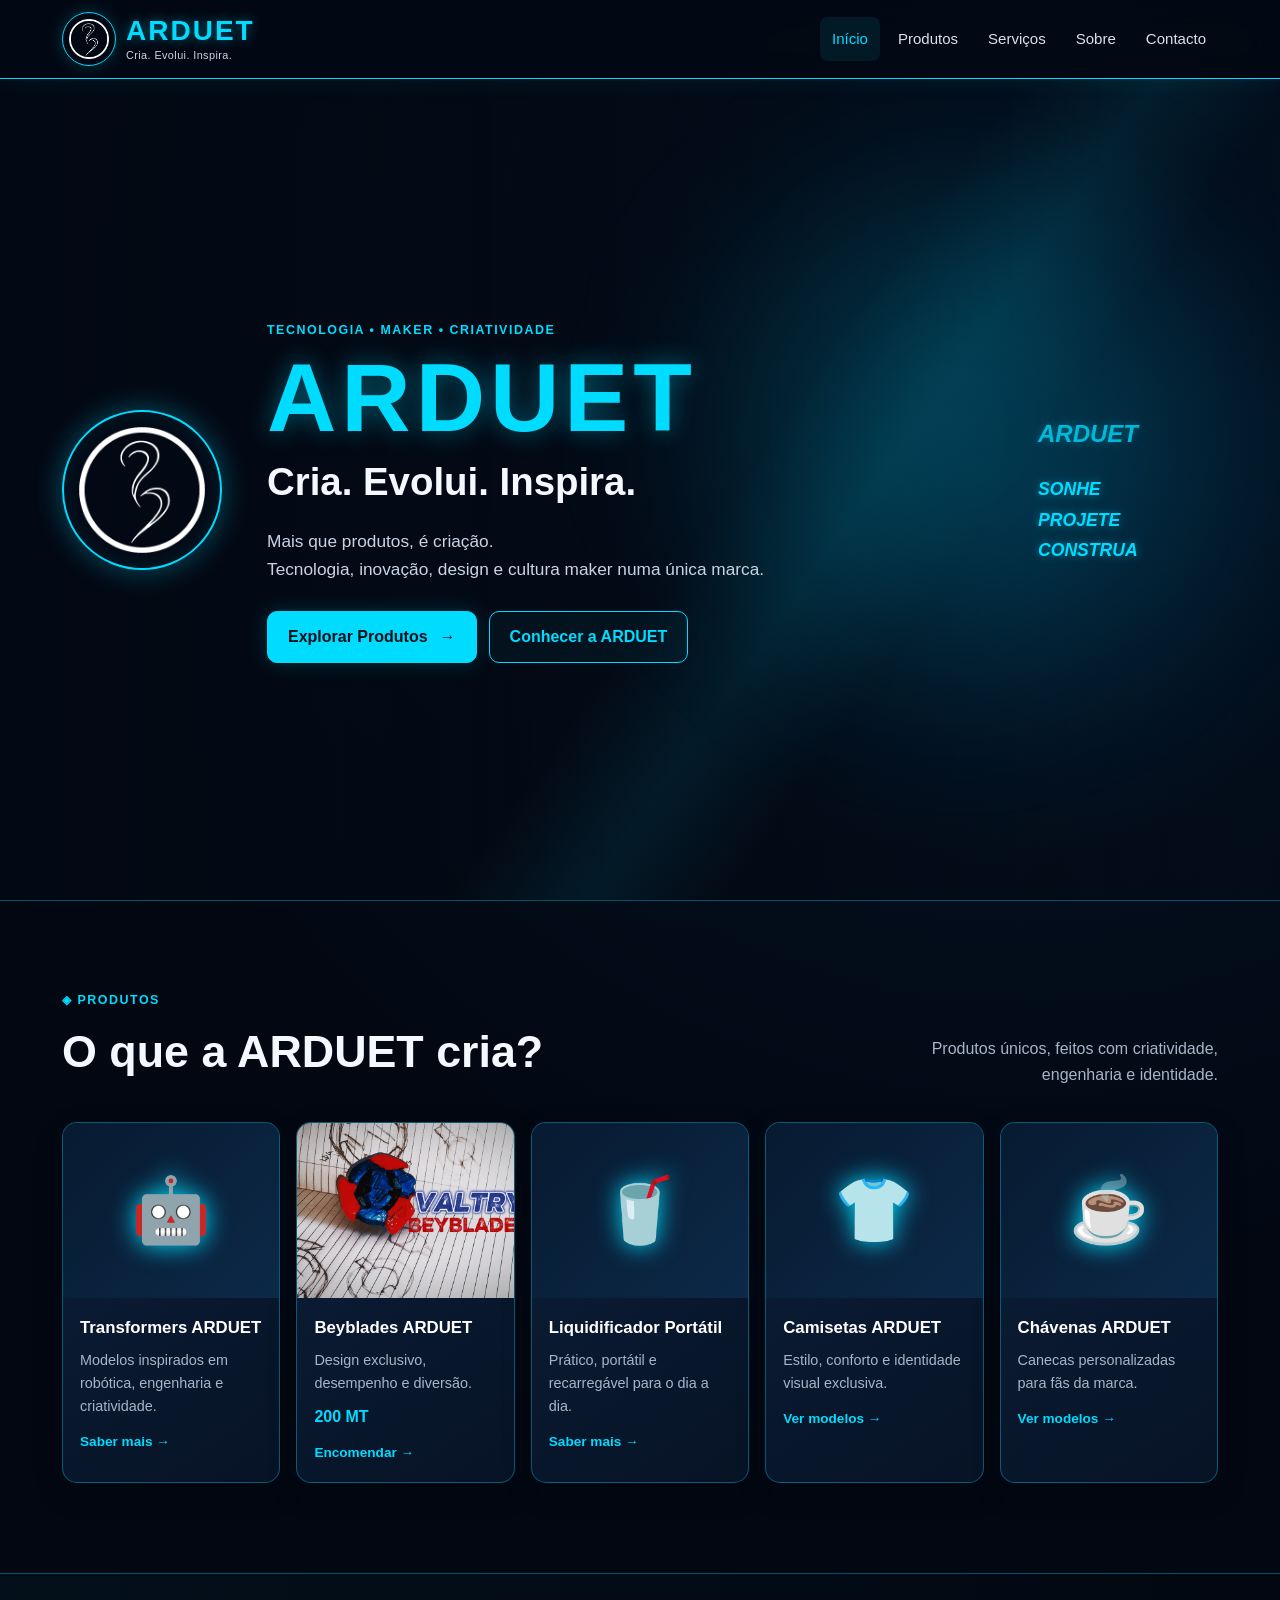
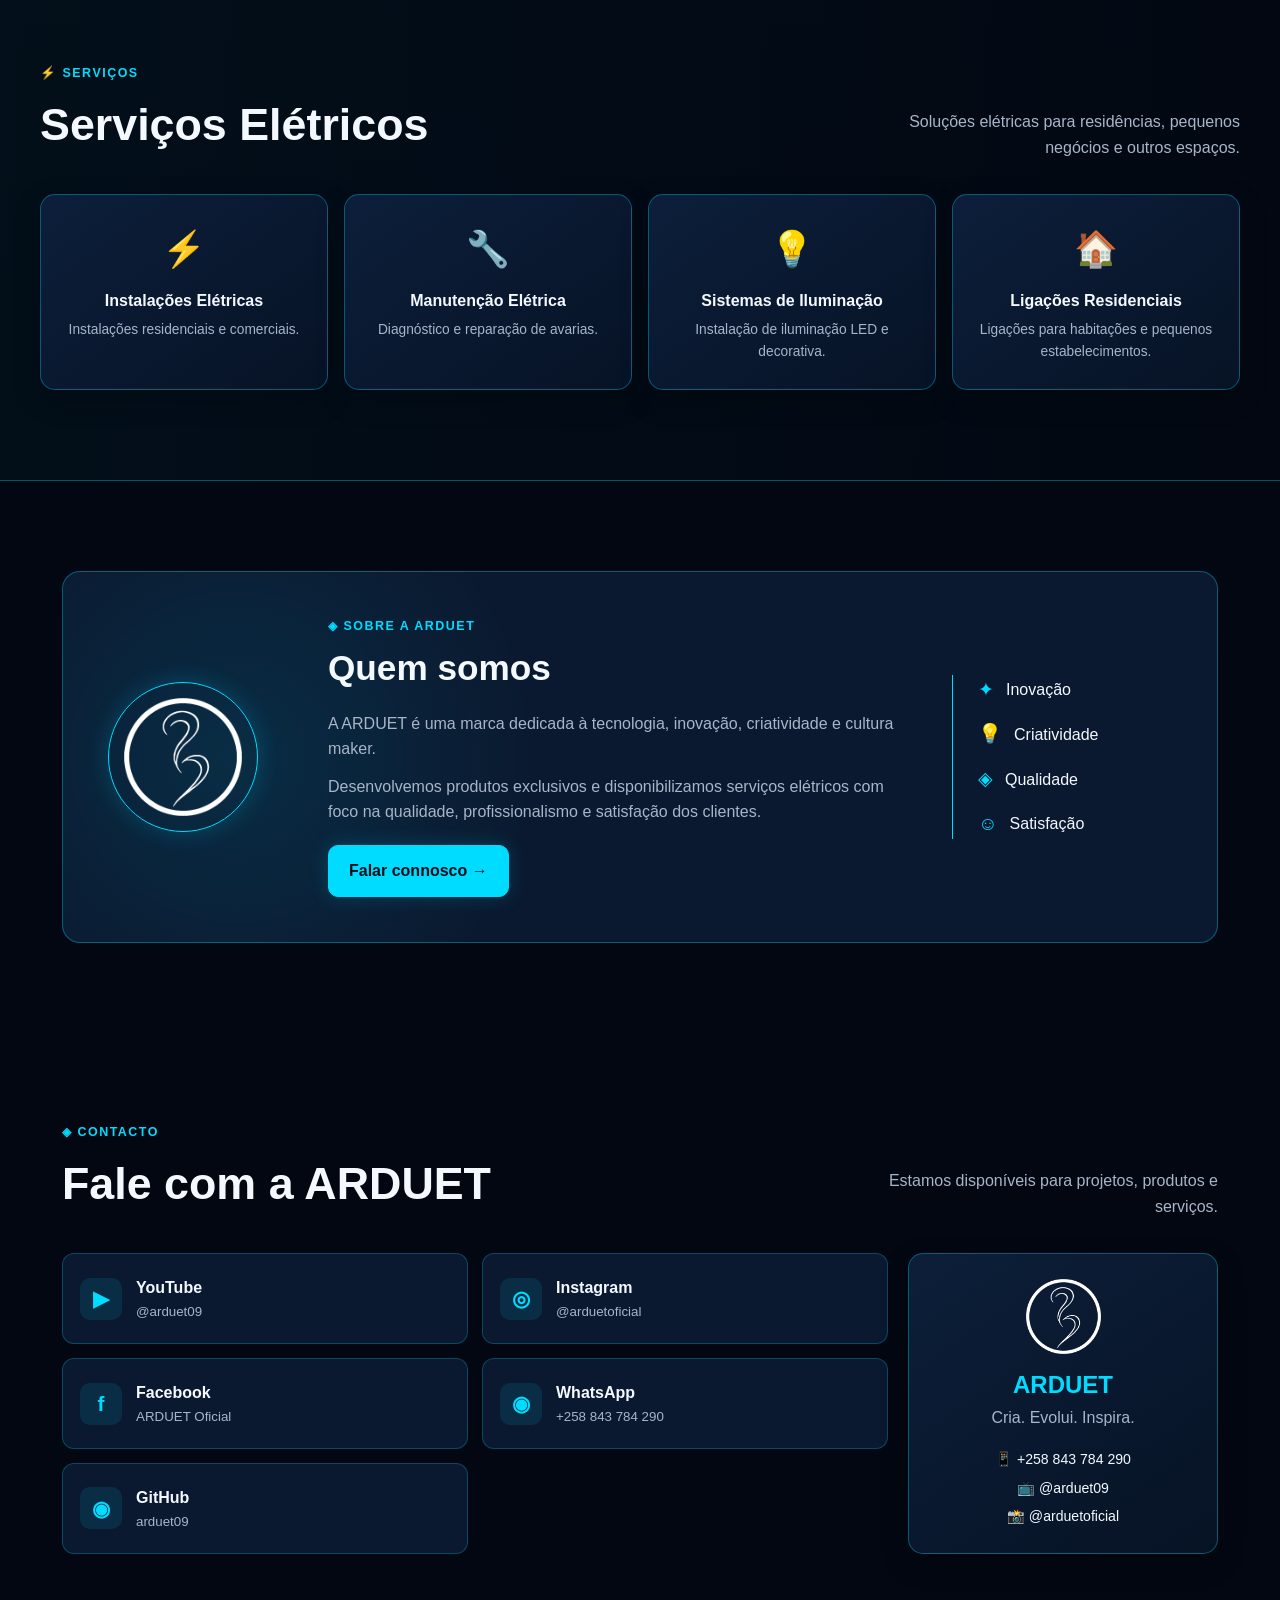
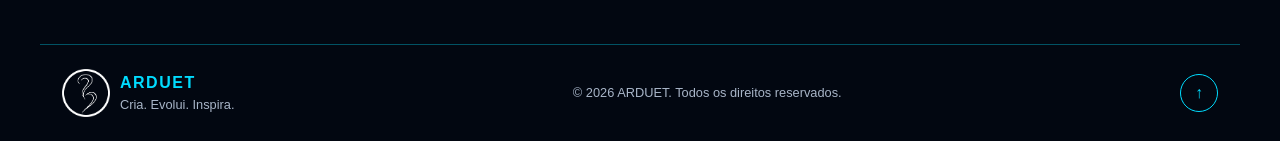
==== commit b35581f8: "Add files via upload" ====
--- a/index.html
+++ b/index.html
@@ -3,10 +3,39 @@
 <head>
   <meta charset="UTF-8">
   <meta name="viewport" content="width=device-width, initial-scale=1.0">
-  <meta name="description" content="ARDUET — tecnologia, inovação, design, cultura maker e serviços elétricos.">
-  <title>ARDUET | Cria. Evolui. Inspira.</title>
+  <meta name="description" content="ARDUET — tecnologia, inovação, design, cultura maker e serviços elétricos em Moçambique. Produtos, projetos e soluções criadas pela ARDUET.">
+  <meta name="robots" content="index, follow">
+  <meta name="author" content="ARDUET">
+  <meta name="theme-color" content="#00e5ff">
+  <link rel="canonical" href="https://arduet09.github.io/arduet-site/">
+
+  <meta property="og:type" content="website">
+  <meta property="og:title" content="ARDUET | Cria. Evolui. Inspira.">
+  <meta property="og:description" content="Tecnologia, inovação, design e cultura maker. Conheça os produtos, projetos e serviços da ARDUET.">
+  <meta property="og:url" content="https://arduet09.github.io/arduet-site/">
+  <meta property="og:image" content="https://arduet09.github.io/arduet-site/imagens/logo.png">
+  <meta property="og:site_name" content="ARDUET">
+
+  <title>ARDUET | Tecnologia, Maker e Criatividade</title>
   <link rel="icon" type="image/png" href="imagens/logo.png">
   <link rel="stylesheet" href="style.css">
+
+  <script type="application/ld+json">
+  {
+    "@context": "https://schema.org",
+    "@type": "Organization",
+    "name": "ARDUET",
+    "url": "https://arduet09.github.io/arduet-site/",
+    "logo": "https://arduet09.github.io/arduet-site/imagens/logo.png",
+    "description": "Tecnologia, inovação, design, cultura maker e serviços elétricos.",
+    "sameAs": [
+      "https://youtube.com/@arduet09",
+      "https://www.instagram.com/arduetoficial/",
+      "https://www.facebook.com/profile.php?id=61593821342942",
+      "https://github.com/arduet09"
+    ]
+  }
+  </script>
 </head>
 <body>
 
